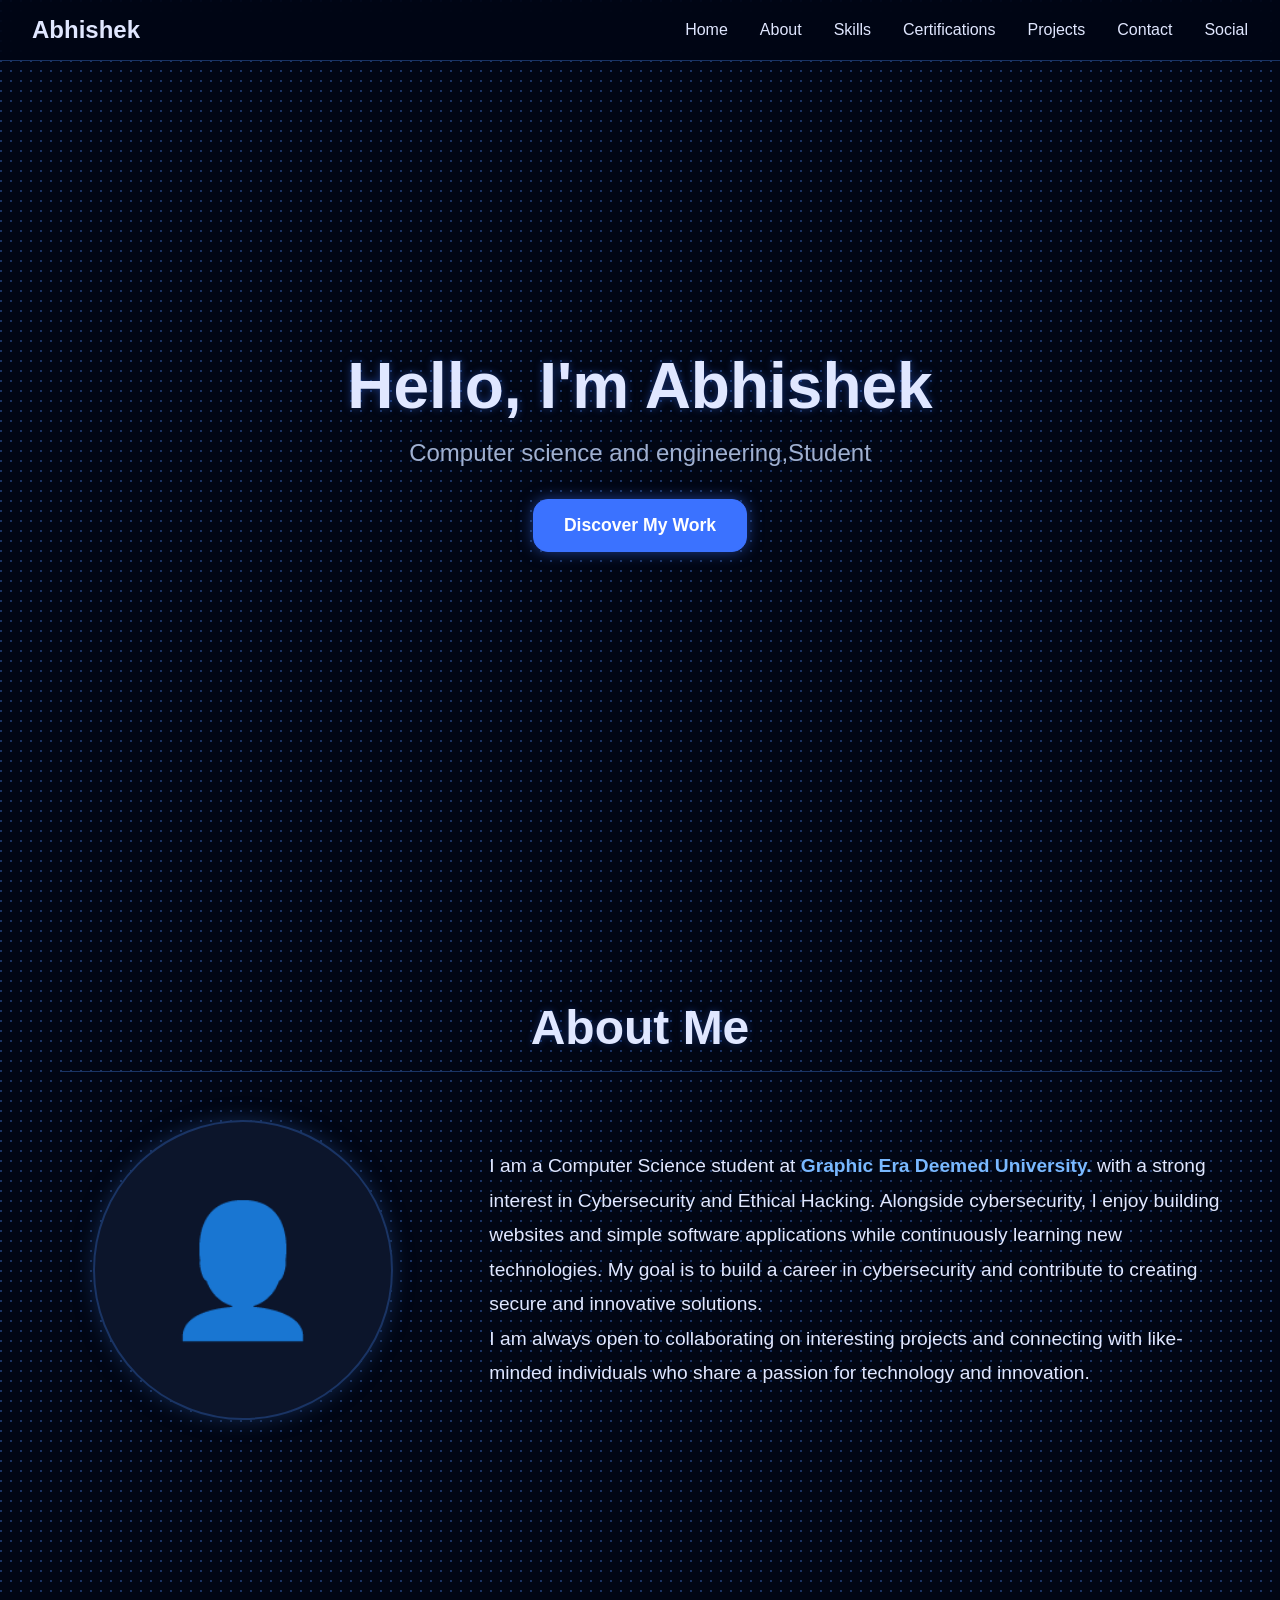
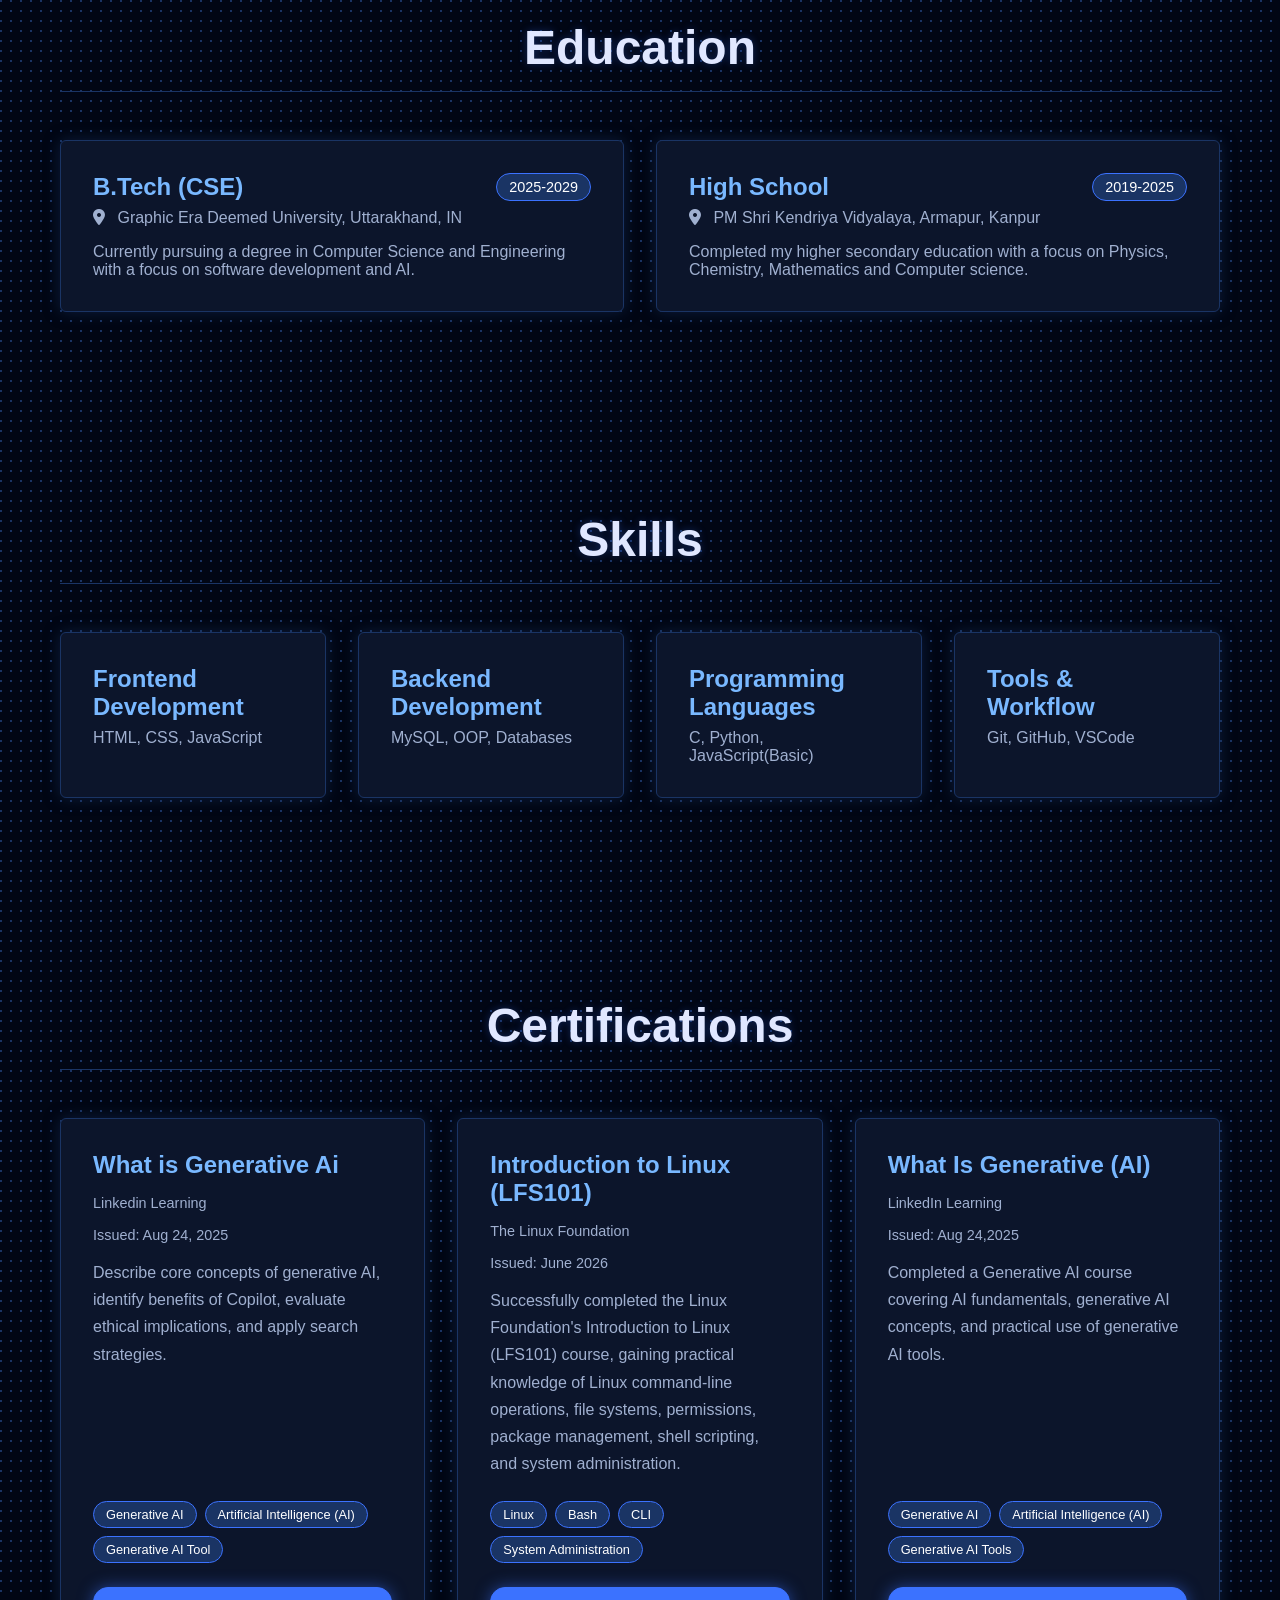
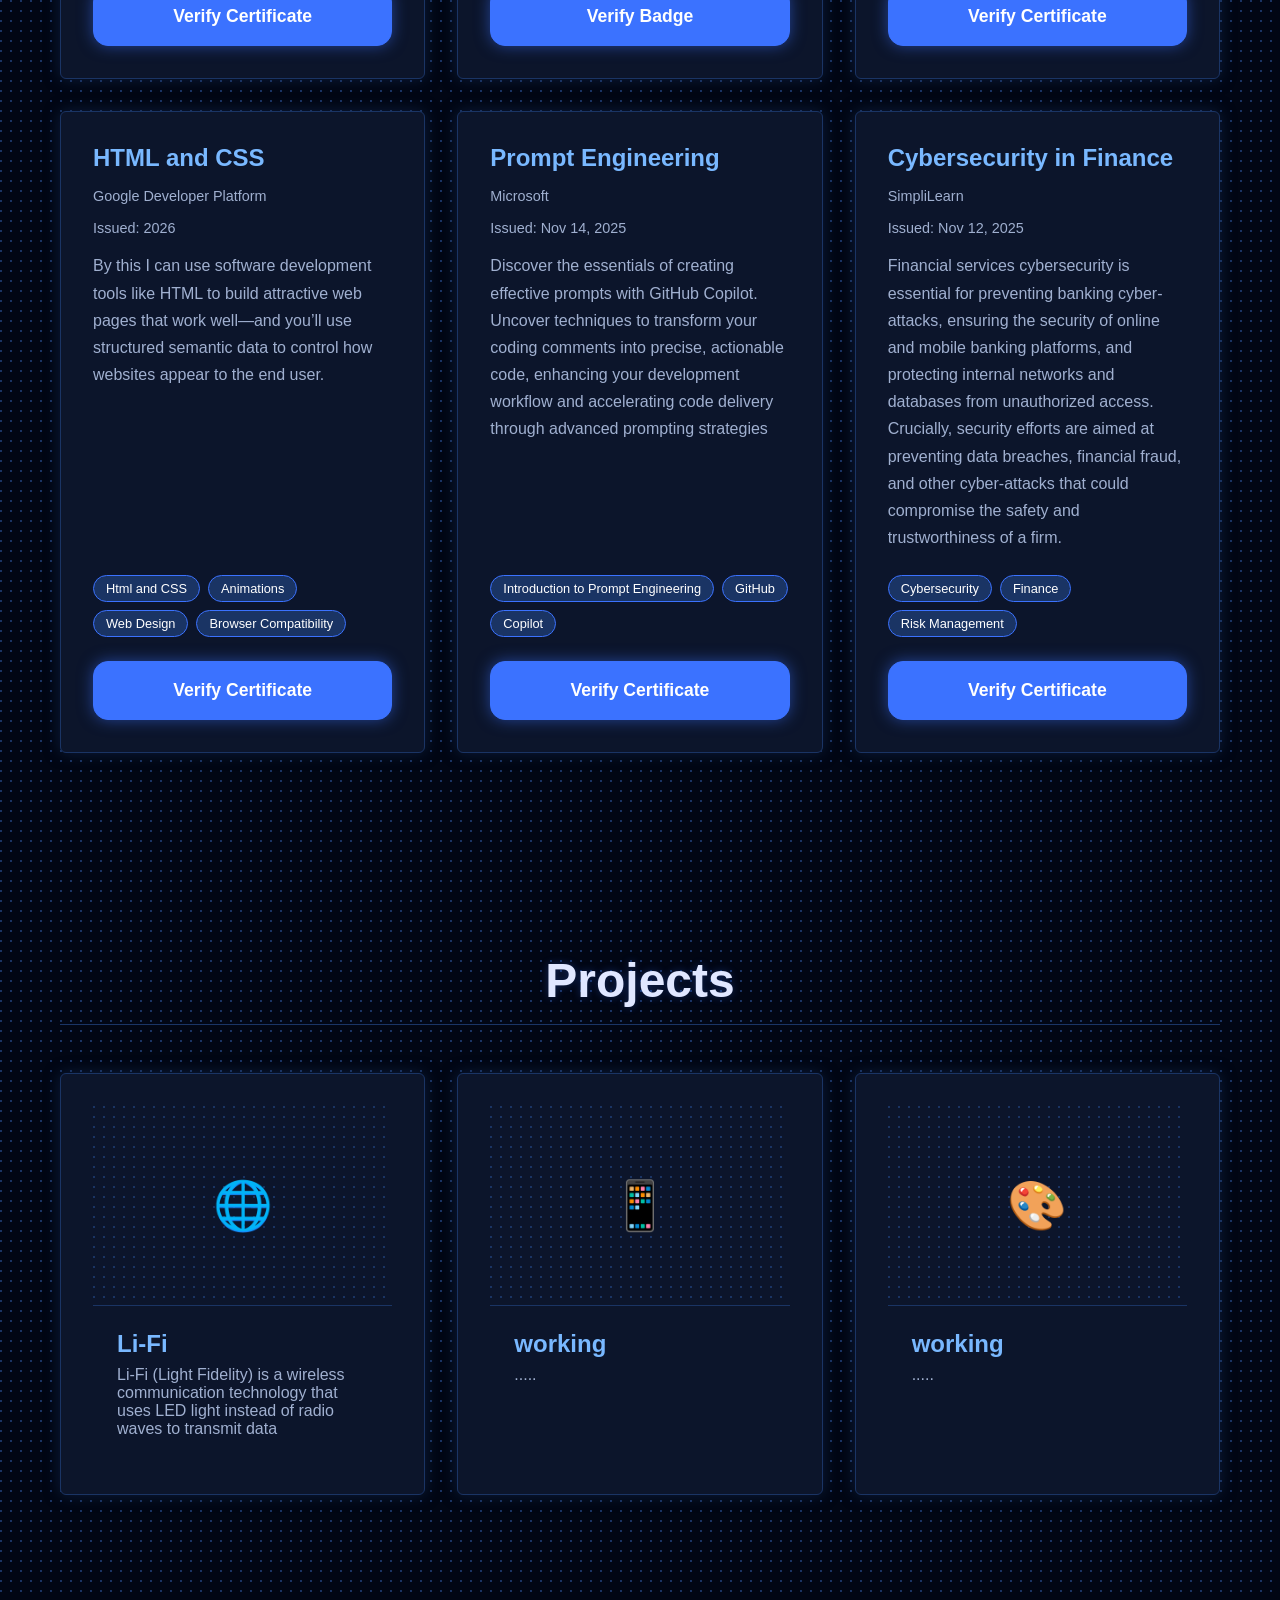
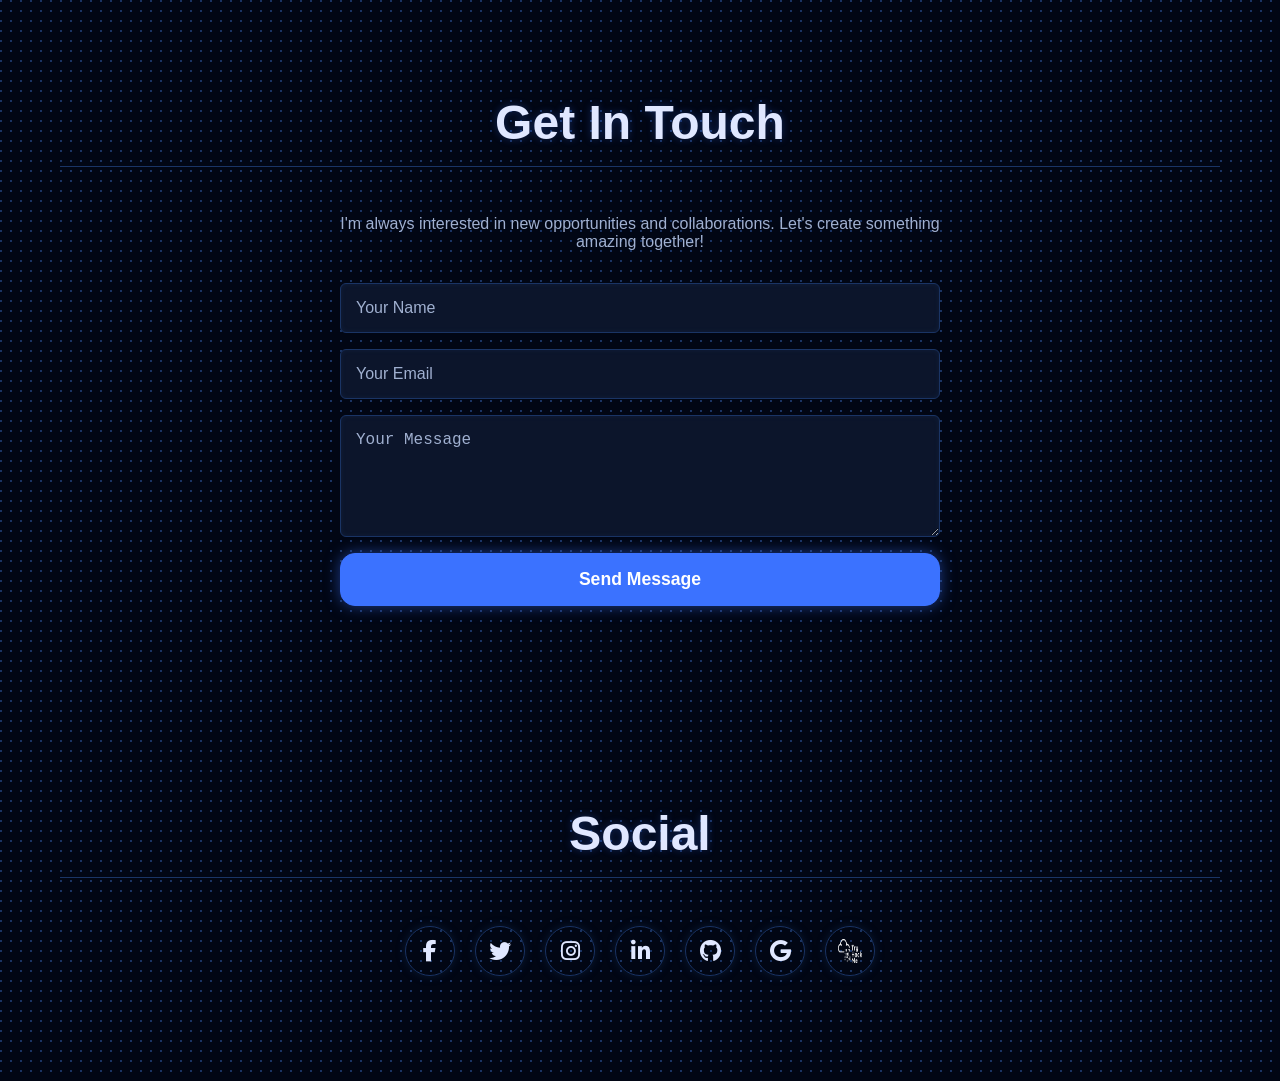
==== portfolio_project/index.html @ dea00438 "Update index.html" ====
<!DOCTYPE html>

<html lang="en">
<head>
<meta charset="utf-8"/>
<meta content="width=device-width, initial-scale=1.0" name="viewport"/>
<title>My Portfolio</title>
<link href="https://cdnjs.cloudflare.com/ajax/libs/font-awesome/6.5.2/css/all.min.css" rel="stylesheet"/>

<link href="style.css" rel="stylesheet"/></head>
<body>
<header>
<nav>
<div class="logo">Abhishek</div>
<ul class="nav-links">
<li><a href="#home">Home</a></li>
<li><a href="#about">About</a></li>
<li><a href="#skills">Skills</a></li>
<li><a href="#Certifications">Certifications</a></li>
<li><a href="#projects">Projects</a></li>
<li><a href="#contact">Contact</a></li>
<li><a href="#social">Social</a></li>
</ul>
</nav>
</header>
<main>
<section class="hero" id="home">
<div class="hero-content">
<h1>Hello, I'm Abhishek</h1>
<p>Computer science and engineering,Student</p>
<button class="cta-button" onclick="scrollToSection('about')">Discover My Work</button>
</div>
</section>
<section class="fade-in" id="about">
<div class="container">
<h2 class="section-title">About Me</h2>
<div class="about-content">
<div class="profile-image">
                        👤
                    </div>
<div class="about-text">
<p>I am a Computer Science student at <a href="https://geu.ac.in/" target="_blank">Graphic Era Deemed University.</a> 
                        with a strong interest in Cybersecurity and Ethical Hacking. Alongside cybersecurity, I enjoy building websites and simple software applications while continuously learning new technologies. 
                            My goal is to build a career in cybersecurity and contribute to creating secure and innovative solutions.</p>
<p>I am always open to collaborating on interesting projects and connecting with like-minded individuals who share a passion for technology and innovation.</p>
</div>
</div>
</div>
</section>
<section class="fade-in" id="education">
<div class="container">
<h2 class="section-title">Education</h2>
<div class="education-grid">
<div class="education-card card">
<div class="education-card-header">
<div class="education-details">
<h3>B.Tech (CSE)</h3>
<div class="education-school">
<i class="fas fa-map-marker-alt"></i> Graphic Era Deemed University, Uttarakhand, IN
                                </div>
</div>
<div class="education-year">2025-2029</div>
</div>
<div class="education-description">
<p>Currently pursuing a degree in Computer Science and Engineering with a focus on software
                                development and AI.</p>
</div>
</div>
<div class="education-card card">
<div class="education-card-header">
<div class="education-details">
<h3>High School</h3>
<div class="education-school">
<i class="fas fa-map-marker-alt"></i> PM Shri Kendriya Vidyalaya, Armapur, Kanpur
                                </div>
</div>
<div class="education-year">2019-2025</div>
</div>
<div class="education-description">
<p>Completed my higher secondary education with a focus on Physics, Chemistry, Mathematics and
                                Computer science.</p>
</div>
</div>
</div>
</div>
</section>
<section class="fade-in" id="skills">
<div class="container">
<h2 class="section-title">Skills</h2>
<div class="skills-grid">
<div class="skill-card card">
<h3>Frontend Development</h3>
<p>HTML, CSS, JavaScript</p>
</div>
<div class="skill-card card">
<h3>Backend Development</h3>
<p>MySQL, OOP, Databases</p>
</div>
<div class="skill-card card">
<h3>Programming Languages</h3>
<p>C, Python, JavaScript(Basic)</p>
</div>
<div class="skill-card card">
<h3>Tools &amp; Workflow</h3>
<p>Git, GitHub, VSCode</p>
</div>
</div>
</div>
</section>
<section class="fade-in" id="Certifications">
<div class="container">
<h2 class="section-title">Certifications</h2>
<div class="certifications-grid">
<div class="certification-card card">
<h3>What is Generative Ai</h3>
<div class="cert-issuer">Linkedin Learning</div>
<div class="cert-date">Issued: Aug 24, 2025</div>
<div class="cert-description">
<p>Describe core concepts of generative AI, identify benefits of Copilot, evaluate ethical
                                implications, and apply search strategies.</p>
</div>
<div class="cert-skills">
<span class="cert-skill-tag">Generative AI</span>
<span class="cert-skill-tag">Artificial Intelligence (AI)</span>
<span class="cert-skill-tag">Generative AI Tool</span>
</div>
<button class="cta-button" onclick="window.open('https://www.linkedin.com/learning/certificates/af6d7771adfedc79d338ccbb975940fa1b7bfe82cec2fec1948b928e4568fbca?trk=share_certificate', '_blank')">
                            Verify Certificate
                        </button>
</div>
    <div class="certification-card card">
    <h3>Introduction to Linux (LFS101)</h3>

    <div class="cert-issuer">The Linux Foundation</div>

    <div class="cert-date">Issued: June 2026</div>

    <div class="cert-description">
        <p>
            Successfully completed the Linux Foundation's Introduction to Linux (LFS101) course, gaining practical knowledge of Linux command-line operations, file systems, permissions, package management, shell scripting, and system administration.
        </p>
    </div>

    <div class="cert-skills">
        <span class="cert-skill-tag">Linux</span>
        <span class="cert-skill-tag">Bash</span>
        <span class="cert-skill-tag">CLI</span>
        <span class="cert-skill-tag">System Administration</span>
    </div>

   <a href="https://www.credly.com/badges/dc12e839-da68-4a7d-83fb-f353f4de7651/public_url"
   target="_blank"
   rel="noopener noreferrer"
   class="cta-button">
    Verify Badge
</a>
    
</div>
<div class="certification-card card">
<h3> What Is Generative (AI)</h3>
<div class="cert-issuer">LinkedIn Learning </div>
<div class="cert-date">Issued: Aug 24,2025</div>
<div class="cert-description">
<p>Completed a Generative AI course covering AI fundamentals, generative AI concepts, and practical use of generative AI tools.</p>
</div>
<div class="cert-skills">
<span class="cert-skill-tag">Generative AI</span>
<span class="cert-skill-tag">Artificial Intelligence (AI)</span>
<span class="cert-skill-tag">Generative AI Tools</span>
</div>
<button class="cta-button" onclick="window.open('https://www.linkedin.com/learning/certificates/af6d7771adfedc79d338ccbb975940fa1b7bfe82cec2fec1948b928e4568fbca?trk=share_certificate')">
                            Verify Certificate
                        </button>
</div>
<div class="certification-card card">
<h3>HTML and CSS</h3>
<div class="cert-issuer">Google Developer Platform</div>
<div class="cert-date">Issued: 2026</div>
<div class="cert-description">
<p>By this I can use software development tools like HTML to build attractive web pages that work well—and you’ll use structured semantic data to control how websites appear to the end user.
                                 </p>
</div>
<div class="cert-skills">
<span class="cert-skill-tag">Html and CSS</span>
<span class="cert-skill-tag">Animations</span>
<span class="cert-skill-tag">Web Design</span>
<span class="cert-skill-tag">Browser Compatibility</span>
</div>
<button class="cta-button" onclick="window.open('https://developers.google.com/profile/badges/playlists/webdev/learn-html'); window.open('https://developers.google.com/profile/badges/playlists/webdev/learn-css');">
                            Verify Certificate
                        </button>
</div>
<div class="certification-card card">
<h3>Prompt Engineering</h3>
<div class="cert-issuer">Microsoft</div>
<div class="cert-date">Issued: Nov 14, 2025</div>
<div class="cert-description">
<p>Discover the essentials of creating effective prompts with GitHub Copilot. Uncover techniques to transform your coding comments into precise, actionable code, enhancing your development workflow and accelerating code
                             delivery through advanced prompting strategies </p>
</div>
<div class="cert-skills">
<span class="cert-skill-tag">Introduction to Prompt Engineering</span>
<span class="cert-skill-tag">GitHub </span>
<span class="cert-skill-tag">Copilot</span>
</div>
<button class="cta-button" onclick="window.open('https://simpli-web.app.link/e/1UaTGwpqnYb')">
                            Verify Certificate
                        </button>
</div>
<div class="certification-card card">
<h3>Cybersecurity in Finance</h3>
<div class="cert-issuer">SimpliLearn</div>
<div class="cert-date">Issued: Nov 12, 2025</div>
<div class="cert-description">
<p>Financial services cybersecurity is essential for preventing banking cyber-attacks, ensuring the security of online and mobile banking platforms, and protecting internal networks and databases from unauthorized access. Crucially, security efforts are aimed at preventing data breaches, 
                            financial fraud, and other cyber-attacks that could compromise the safety and trustworthiness of a firm. </p>
</div>
<div class="cert-skills">
<span class="cert-skill-tag">Cybersecurity</span>
<span class="cert-skill-tag">Finance</span>
<span class="cert-skill-tag">Risk Management</span>
</div>
<button class="cta-button" onclick="window.open('https://simpli-web.app.link/e/pz02RxuqnYb')">
                            Verify Certificate
                        </button>
</div>

</div>
</div>
</section>
<section class="fade-in" id="projects">
<div class="container">
<h2 class="section-title">Projects</h2>
<div class="projects-grid">
<div class="project-card card">
<div class="project-image">🌐</div>
<div class="project-content">
<h3>Li-Fi</h3>
<p>Li-Fi (Light Fidelity) is a wireless communication technology that uses LED light instead of radio waves to transmit data
    
    </p>
    
</div>
</div>
<div class="project-card card">
<div class="project-image">📱</div>
<div class="project-content">
<h3>working</h3>
<p>.....</p>
</div>
</div>
<div class="project-card card">
<div class="project-image">🎨</div>
<div class="project-content">
<h3>working</h3>
<p>.....</p>
</div>
</div>
</div>
</div>
</section>
<section class="fade-in" id="contact">
<div class="container">
<h2 class="section-title">Get In Touch</h2>
<div class="contact-content">
<p>I'm always interested in new opportunities and collaborations. Let's create something amazing
                        together!</p>
<form class="contact-form">
<input placeholder="Your Name" required="" type="text"/>
<input placeholder="Your Email" required="" type="email"/>
<textarea placeholder="Your Message" required="" rows="5"></textarea>
<button class="cta-button" type="submit">Send Message</button>
</form>
</div>
</div>
</section>
<section class="fade-in" id="social">
<div class="container">
<h2 class="section-title">Social</h2>
<div class="Social-content">
<div class="social-links">
<a aria-label="Facebook" href="#"><i class="fa-brands fa-facebook-f"></i></a>
<a aria-label="Twitter" href="#"><i class="fa-brands fa-twitter"></i></a>
<a aria-label="Instagram" href="https://www.instagram.com/moon.rooter/" target="_blank"><i class="fa-brands fa-instagram"></i></a>
<a aria-label="Linkedin" href="https://www.linkedin.com/in/abhishek-94026a380/" target="_blank"><i class="fa-brands fa-linkedin-in"></i></a>
<a aria-label="GitHub" href="https://github.com/MoonRooter" target="_blank"><i class="fa-brands fa-github"></i></a>
<a aria-label="Google Devloper Group" href="https://g.dev/moonrooter" target="_blank"><i class=" fa-brands fa-google"></i></a>
<a aria-label="TryHackMe" href="https://tryhackme.com/p/moonrooter" target="_blank"><image src="image/port.png" alt="TryHackMe" width="24" height="24"</a>
</div>
</div>
</div>
</div>
</section>
</main>

<script src="script.js"></script></body>
</html>
---- portfolio_project/style.css ----
/* Dark Cityscape / Tech Theme with Subtle Blue Lines */
        :root {
            --bg-color: #010614; 
            --header-bg: rgba(1, 6, 20, 0.8);
            --card-bg: #0C152B; 
            --border-color: #1A3464; 
            --text-primary: #E0E7FF; 
            --text-secondary: #A0B0D0; 
            --accent-color: #3B72FF; 
            --accent-hover: #5D8AFF;
            --link-color: #79B8FF; 
            --pattern-bg-image: radial-gradient(circle at 1px 1px, var(--border-color) 1px, transparent 0);
            --pattern-size: 10px;
        }

        ::selection {
            background-color: var(--accent-color);
            color: white;
        }

        * {
            margin: 0;
            padding: 0;
            box-sizing: border-box;
        }

        body {
            font-family: 'Segoe UI', Tahoma, Geneva, Verdana, sans-serif;
            background-color: var(--bg-color);
            color: var(--text-primary);
            overflow-x: hidden;
            background-image: var(--pattern-bg-image);
            background-size: var(--pattern-size) var(--pattern-size);
            background-repeat: repeat;
        }

        .container {
            max-width: 1200px;
            margin: 0 auto;
            padding: 0 20px;
        }

        /* Header */
        header {
            position: fixed;
            top: 0;
            width: 100%;
            background: var(--header-bg);
            backdrop-filter: blur(10px);
            z-index: 1000;
            transition: all 0.3s ease;
            border-bottom: 1px solid var(--border-color);
        }

        nav {
            display: flex;
            justify-content: space-between;
            align-items: center;
            padding: 1rem 2rem;
        }

        .logo {
            font-size: 1.5rem;
            font-weight: bold;
            color: var(--text-primary);
        }

        .nav-links {
            display: flex;
            list-style: none;
            gap: 2rem;
        }

        .nav-links a {
            color: var(--text-primary);
            text-decoration: none;
            transition: color 0.3s ease;
            position: relative;
        }
        .nav-links a:hover {
            color: var(--link-color);
        }

        .nav-links a::after {
            content: '';
            position: absolute;
            bottom: -5px;
            left: 0;
            width: 0;
            height: 2px;
            background: var(--link-color);
            transition: width 0.3s ease;
        }

        .nav-links a:hover::after {
            width: 100%;
        }

        /* Hero Section */
        .hero {
            height: 100vh;
            display: flex;
            align-items: center;
            justify-content: center;
            text-align: center;
            position: relative;
        }

        .hero-content h1 {
            font-size: 4rem;
            margin-bottom: 1rem;
            opacity: 0;
            transform: translateY(50px);
            animation: fadeInUp 1s ease 0.5s forwards;
            color: var(--text-primary);
            text-shadow: 0 0 10px rgba(59, 114, 255, 0.4);
        }

        .hero-content p {
            font-size: 1.5rem;
            margin-bottom: 2rem;
            color: var(--text-secondary);
            opacity: 0;
            transform: translateY(50px);
            animation: fadeInUp 1s ease 0.7s forwards;
        }

        .cta-button {
            background-color: var(--accent-color);
            border: 1px solid var(--accent-color);
            padding: 15px 30px;
            color: white;
            font-size: 1.1rem;
            font-weight: 600;
            border-radius: 15px;
            cursor: pointer;
            transition: all 0.3s ease;
            opacity: 0;
            transform: translateY(50px);
            animation: fadeInUp 1s ease 0.9s forwards;
            text-decoration: none;
            display: inline-block;
            box-shadow: 0 0 15px rgba(59, 114, 255, 0.5);
        }

        .cta-button:hover {
            background-color: var(--accent-hover);
            border-color: var(--accent-hover);
            transform: translateY(-2px);
            box-shadow: 0 0 20px rgba(93, 138, 255, 0.7);
        }

        /* Sections */
        section {
            padding: 100px 0;
        }

        .section-title {
            text-align: center;
            font-size: 3rem;
            margin-bottom: 3rem;
            color: var(--text-primary);
            font-weight: 600;
            border-bottom: 1px solid var(--border-color);
            padding-bottom: 1rem;
            text-shadow: 0 0 8px rgba(59, 114, 255, 0.3);
        }

        /* About Section */
        .about-content {
            display: grid;
            grid-template-columns: 1fr 2fr;
            gap: 4rem;
            align-items: center;
        }

        .profile-image {
            width: 300px;
            height: 300px;
            background: var(--card-bg);
            border: 2px solid var(--border-color);
            border-radius: 50%;
            margin: 0 auto;
            display: flex;
            align-items: center;
            justify-content: center;
            font-size: 8rem;
            transition: all 0.3s ease;
            overflow: hidden;
            color: var(--text-secondary);
            box-shadow: 0 0 20px rgba(26, 52, 100, 0.7);
        }

        .profile-image:hover {
            transform: scale(1.05);
            border-color: var(--link-color);
            box-shadow: 0 0 25px rgba(121, 184, 255, 0.9);
        }

        .about-text {
            font-size: 1.2rem;
            line-height: 1.8;
            color: var(--text-primary); /* CHANGED: Was --text-secondary, now brighter for visibility */
        }

        .about-text a {
            color: var(--link-color);
            text-decoration: none;
            font-weight: 600;
        }
        .about-text a:hover {
            text-decoration: underline;
        }

        /* Generic Card Style */
        .card {
             background: var(--card-bg);
             padding: 2rem;
             border-radius: 6px;
             transition: all 0.3s ease;
             border: 1px solid var(--border-color);
             box-shadow: 0 0 15px rgba(26, 52, 100, 0.5);
        }
        .card:hover {
            transform: translateY(-5px);
            border-color: var(--link-color);
            box-shadow: 0 0 20px rgba(121, 184, 255, 0.7);
        }
        
        .card h3 {
             font-size: 1.5rem;
             margin-bottom: 0.5rem;
             color: var(--link-color);
        }

        /* Education Section */
        .education-grid {
            display: grid;
            grid-template-columns: repeat(auto-fit, minmax(300px, 1fr));
            gap: 2rem;
        }

        .education-card-header {
            display: flex;
            justify-content: space-between;
            align-items: flex-start;
            margin-bottom: 1rem;
        }

        .education-school {
            color: var(--text-secondary);
            font-size: 1rem;
        }

        .education-school .fa-map-marker-alt {
            margin-right: 8px;
            color: var(--text-secondary);
        }

        .education-year {
            background-color: var(--border-color);
            color: white;
            padding: 5px 12px;
            border-radius: 50px;
            font-size: 0.9rem;
            font-weight: 500;
            flex-shrink: 0;
            margin-left: 1rem;
            border: 1px solid var(--accent-color);
        }
        .education-description {
            color: var(--text-secondary);
        }

        /* Skills Section */
        .skills-grid {
            display: grid;
            grid-template-columns: repeat(auto-fit, minmax(250px, 1fr));
            gap: 2rem;
        }
        .skill-card p {
            color: var(--text-secondary);
        }


       /* ===========================
   Certification Section
=========================== */

.certifications-grid {
    display: grid;
    grid-template-columns: repeat(auto-fit, minmax(300px, 1fr));
    gap: 2rem;
}

.certification-card {
    display: flex;
    flex-direction: column;
    height: 100%;
}

.certification-card h3 {
    margin-bottom: 1rem;
}

.cert-issuer,
.cert-date {
    font-size: 0.9rem;
    color: var(--text-secondary);
    margin-bottom: 1rem;
}

.cert-description {
    flex-grow: 1;
    margin-bottom: 1.5rem;
    color: var(--text-secondary);
    line-height: 1.7;
}

.cert-skills {
    display: flex;
    flex-wrap: wrap;
    gap: 0.5rem;
    margin-bottom: 1.5rem;
}

.cert-skill-tag {
    background-color: var(--border-color);
    color: white;
    padding: 5px 12px;
    border-radius: 50px;
    font-size: 0.8rem;
    border: 1px solid var(--accent-color);
}

/* Verify Certificate Button */

.certification-card .cta-button {
    display: flex;
    justify-content: center;
    align-items: center;

    width: 100%;
    padding: 18px 20px;
    margin-top: auto;

    text-align: center;
    text-decoration: none;

    opacity: 1;
    transform: none;
    animation: none;

    box-sizing: border-box;
}

        /* Projects Section */
        .projects-grid {
            display: grid;
            grid-template-columns: repeat(auto-fit, minmax(350px, 1fr));
            gap: 2rem;
        }
        
        .project-card {
            overflow: hidden;
        }

        .project-image {
            height: 200px;
            background: var(--card-bg);
            display: flex;
            align-items: center;
            justify-content: center;
            font-size: 3rem;
            color: var(--text-secondary);
            border-bottom: 1px solid var(--border-color);
            background-image: var(--pattern-bg-image);
            background-size: var(--pattern-size) var(--pattern-size);
            background-repeat: repeat;
        }

        .project-content {
            padding: 1.5rem;
        }
        
        .project-content p {
            color: var(--text-secondary);
        }

        /* Contact Section */
        .contact-content {
            text-align: center;
            max-width: 600px;
            margin: 0 auto;
        }
        .contact-content p {
            color: var(--text-secondary);
        }

        .contact-form {
            display: grid;
            gap: 1rem;
            margin-top: 2rem;
        }

        .contact-form input,
        .contact-form textarea {
            padding: 15px;
            border: 1px solid var(--border-color);
            border-radius: 6px;
            background: var(--card-bg);
            color: var(--text-primary);
            font-size: 1rem;
            box-shadow: inset 0 0 5px rgba(26, 52, 100, 0.3);
        }
        .contact-form input:focus,
        .contact-form textarea:focus {
            outline: none;
            border-color: var(--accent-color);
            box-shadow: 0 0 0 3px rgba(59, 114, 255, 0.4), inset 0 0 5px rgba(59, 114, 255, 0.5);
        }

        .contact-form input::placeholder,
        .contact-form textarea::placeholder {
            color: var(--text-secondary);
        }

        /* Social Section Specific Styles */
        .Social-content {
            display: flex;
            justify-content: center;
            align-items: center;
        }

        .social-links {
            display: flex;
            gap: 20px;
            list-style: none;
            padding: 0;
            margin: 0;
        }

        .social-links a {
            width: 50px;
            height: 50px;
            border-radius: 50%;
            display: flex;
            justify-content: center;
            align-items: center;
            color: var(--text-primary);
            font-size: 1.3rem;
            background-color: transparent;
            border: 1px solid var(--border-color);
            text-decoration: none;
            font-size: 22px;
            transition: all 0.3s ease;
            box-shadow: 0 0 10px rgba(26, 52, 100, 0.4);
        }

        .social-links a:hover {
            color: white;
            transform: translateY(-5px);
            border-color: var(--accent-color);
            background-color: var(--accent-color);
            box-shadow: 0 0 15px rgba(59, 114, 255, 0.8);
        }

        .social-links a:hover[aria-label="Facebook"] { background-color: #1877F2; border-color: #1877F2; }
        .social-links a:hover[aria-label="Twitter"] { background-color: #1DA1F2; border-color: #1DA1F2; }
        .social-links a:hover[aria-label="Instagram"] { background-color: #E4405F; border-color: #E4405F; }
        .social-links a:hover[aria-label="Linkedin"] { background-color: #0A66C2; border-color: #0A66C2; }
        .social-links a:hover[aria-label="GitHub"] { background-color: #181717; border-color: #181717; }
        .social-links a:hover[aria-label="TryHackMe"] { background-color: #E4405F; border-color: #E4405F; }
        .social-links a:hover[aria-label="Google"] { background-color: #E4405F; border-color: #4285F4; }


        /* Animations */
        @keyframes fadeInUp {
            to {
                opacity: 1;
                transform: translateY(0);
            }
        }

        .fade-in {
            opacity: 0;
            transform: translateY(50px);
            transition: all 0.6s ease;
        }

        .fade-in.visible {
            opacity: 1;
            transform: translateY(0);
        }

        /* Responsive */
        @media (max-width: 768px) {
            .nav-links { display: none; }
            .hero-content h1 { font-size: 2.5rem; }
            .hero-content p { font-size: 1.2rem; }
            .about-content {
                grid-template-columns: 1fr;
                text-align: center;
            }
            .section-title { font-size: 2rem; }
            .social-links {
                flex-wrap: wrap;
                justify-content: center;
            }
            .education-card-header {
                flex-direction: column;
                align-items: flex-start;
            }
            .education-year {
                margin-left: 0;
                margin-top: 0.5rem;
            }
        }
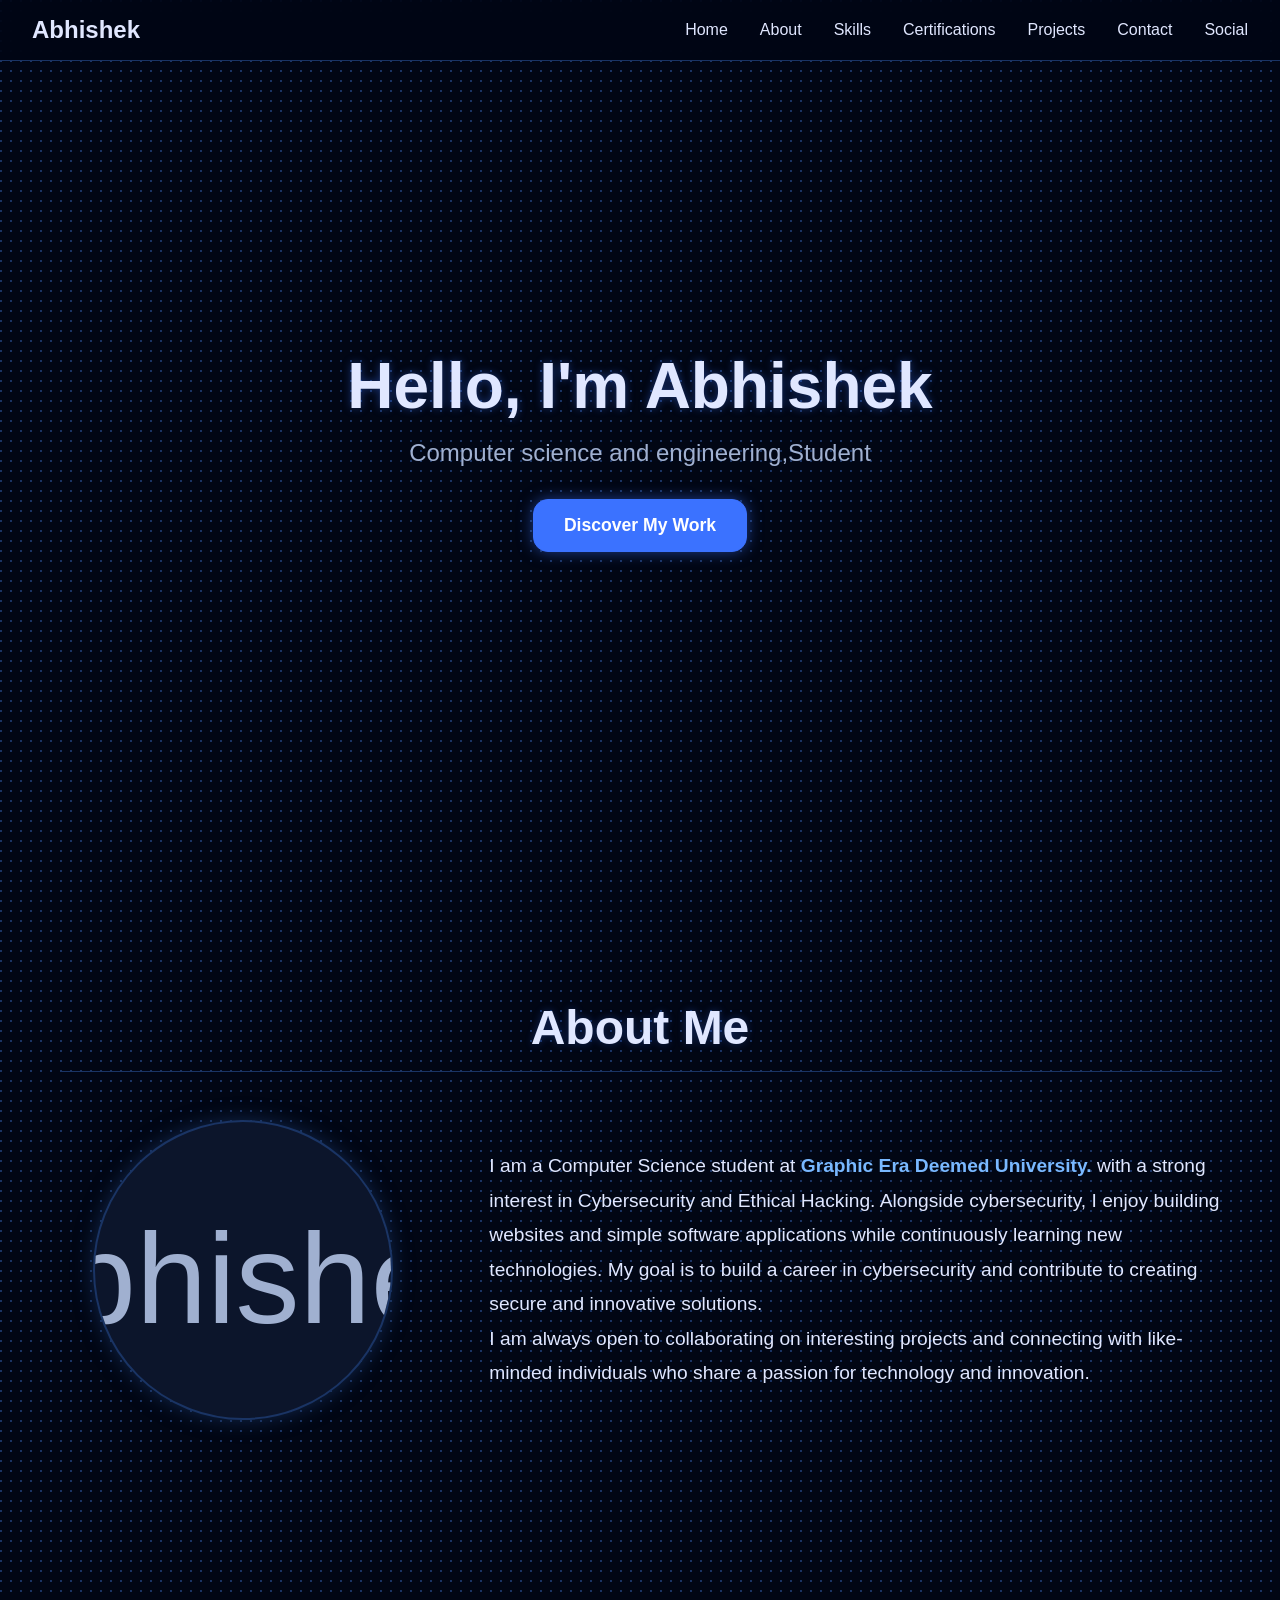
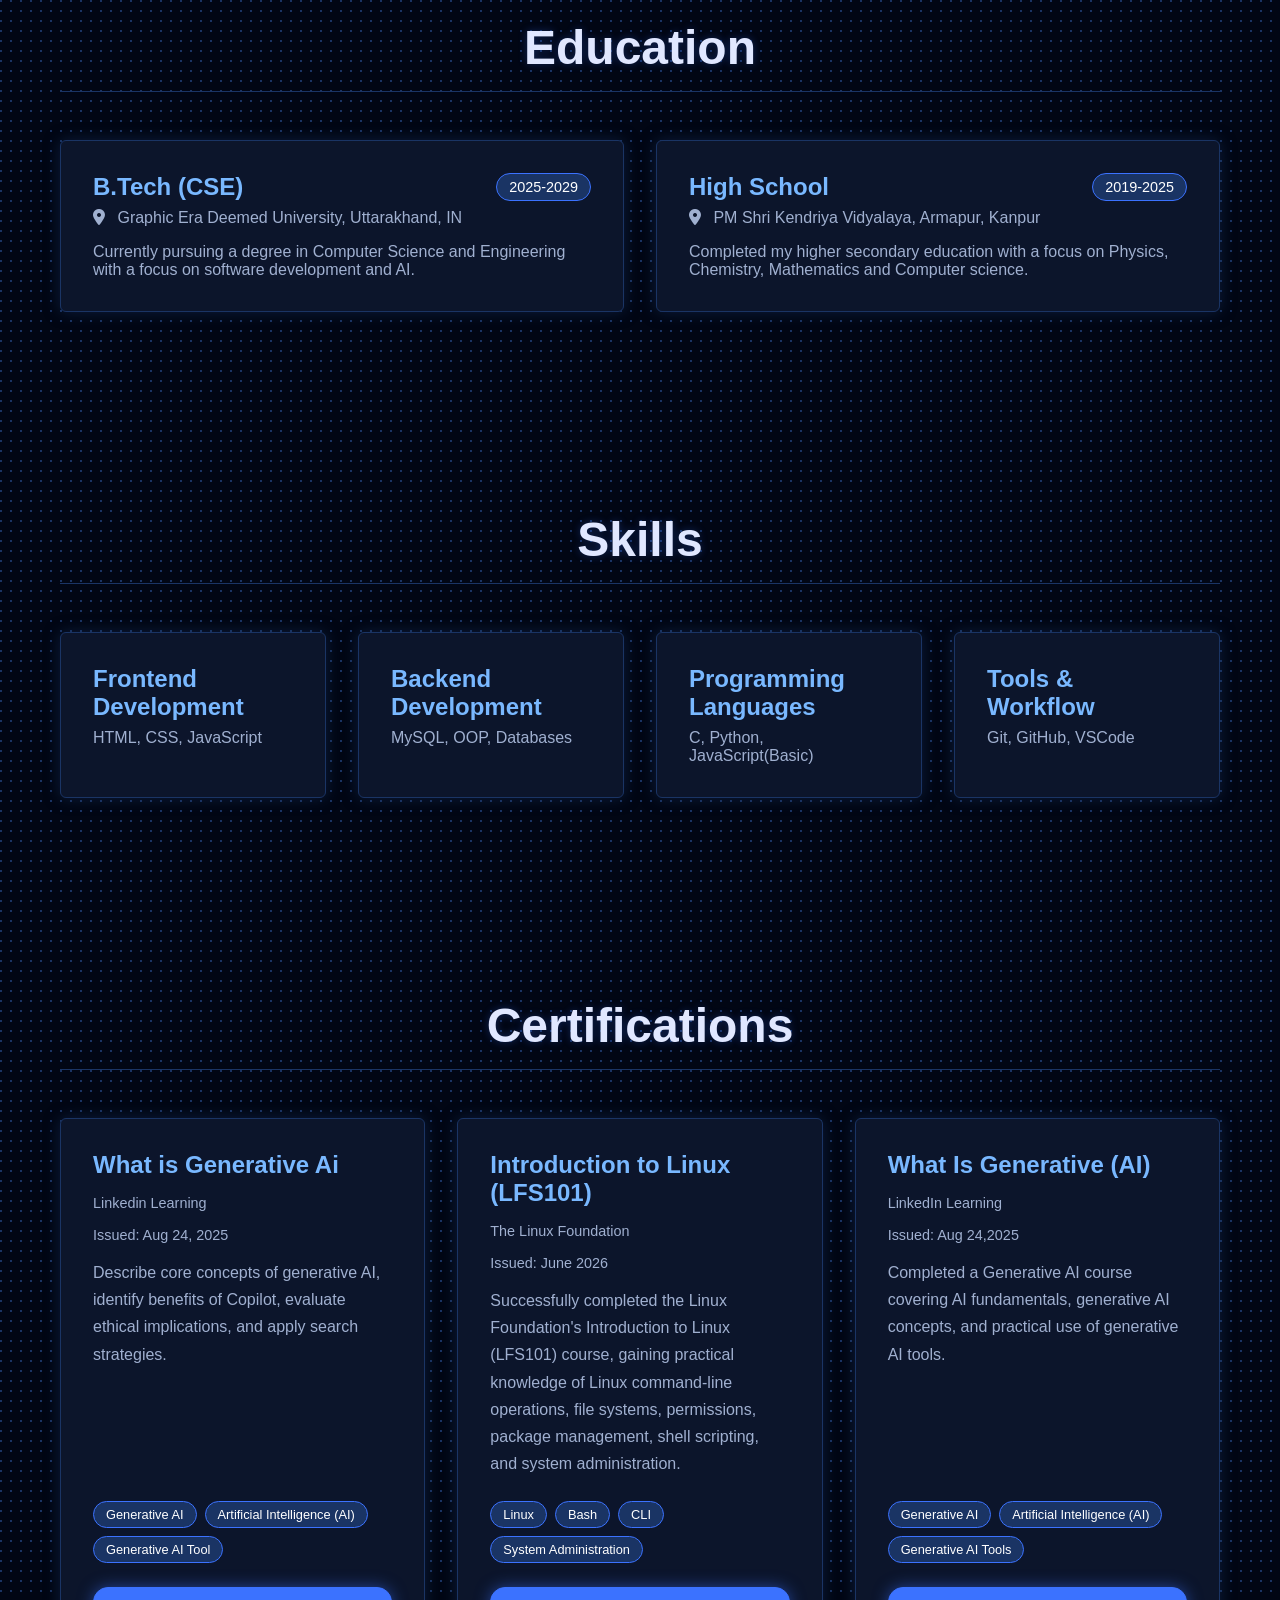
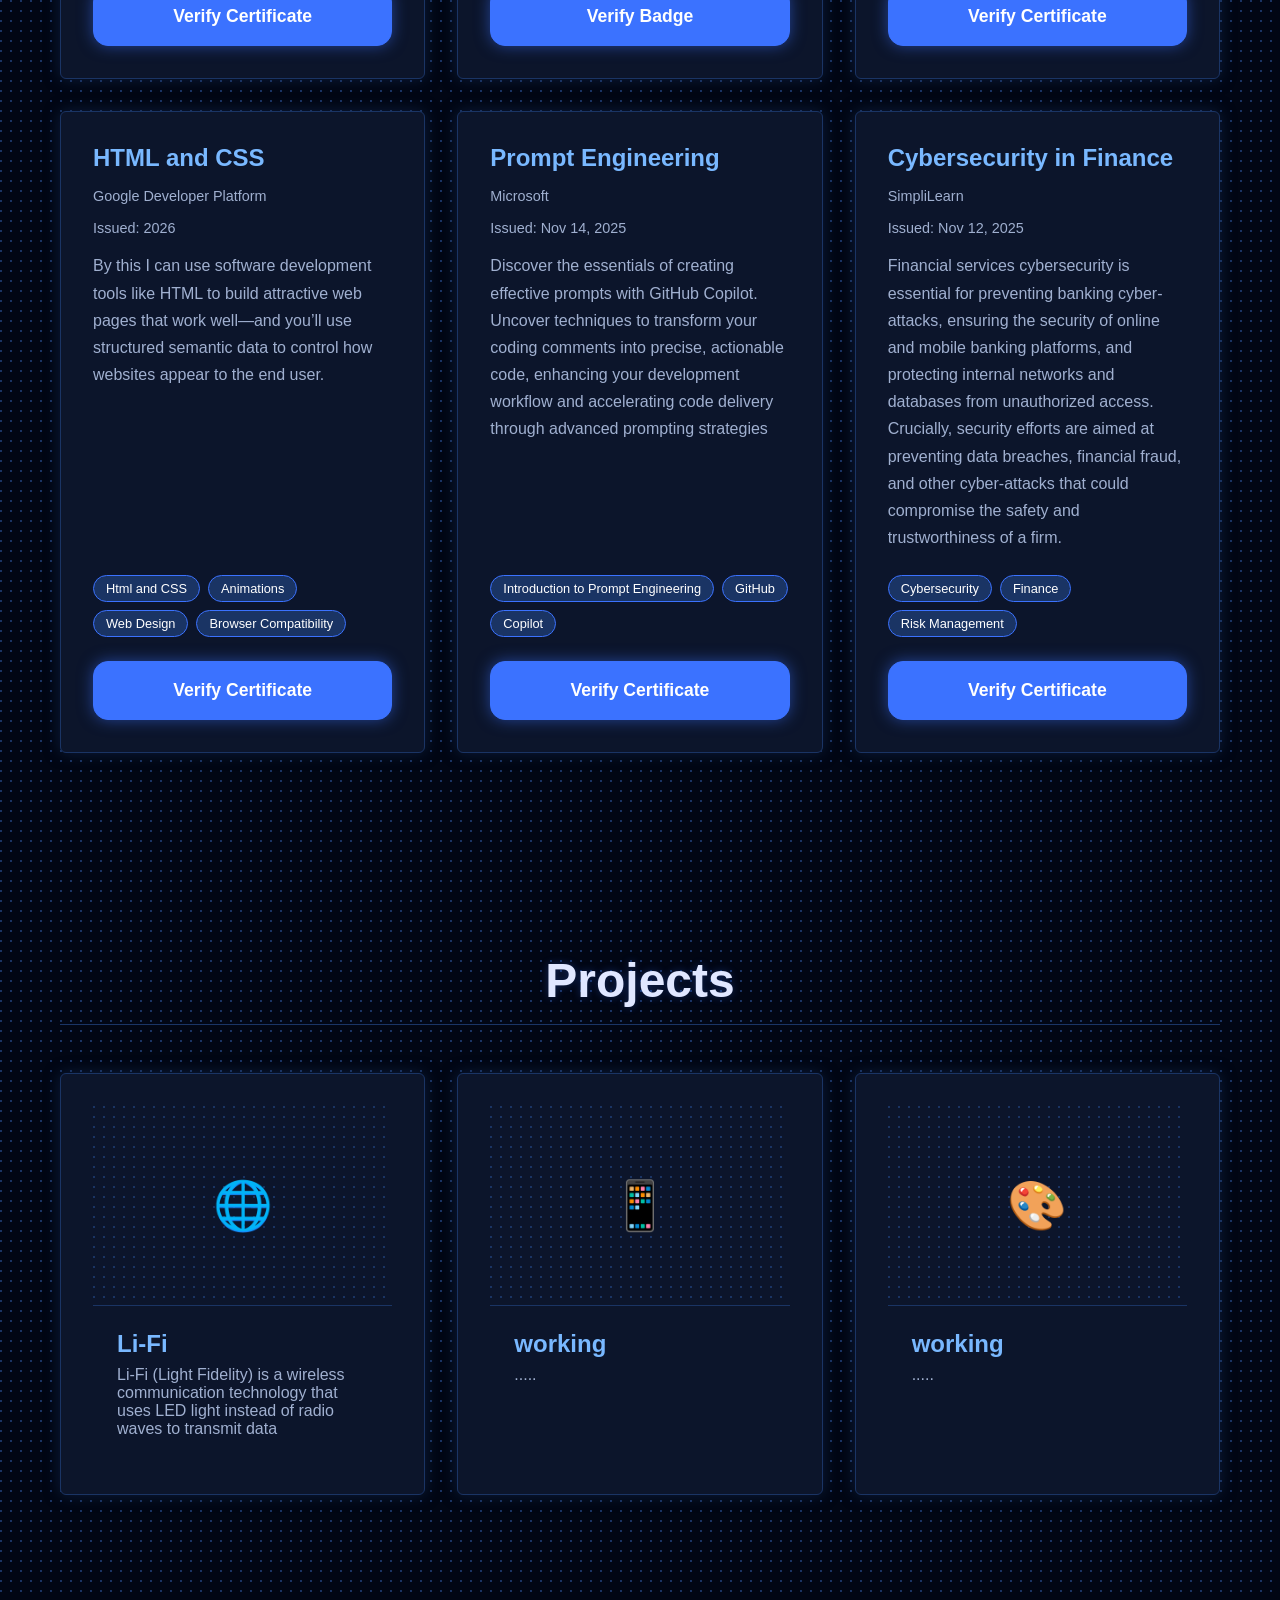
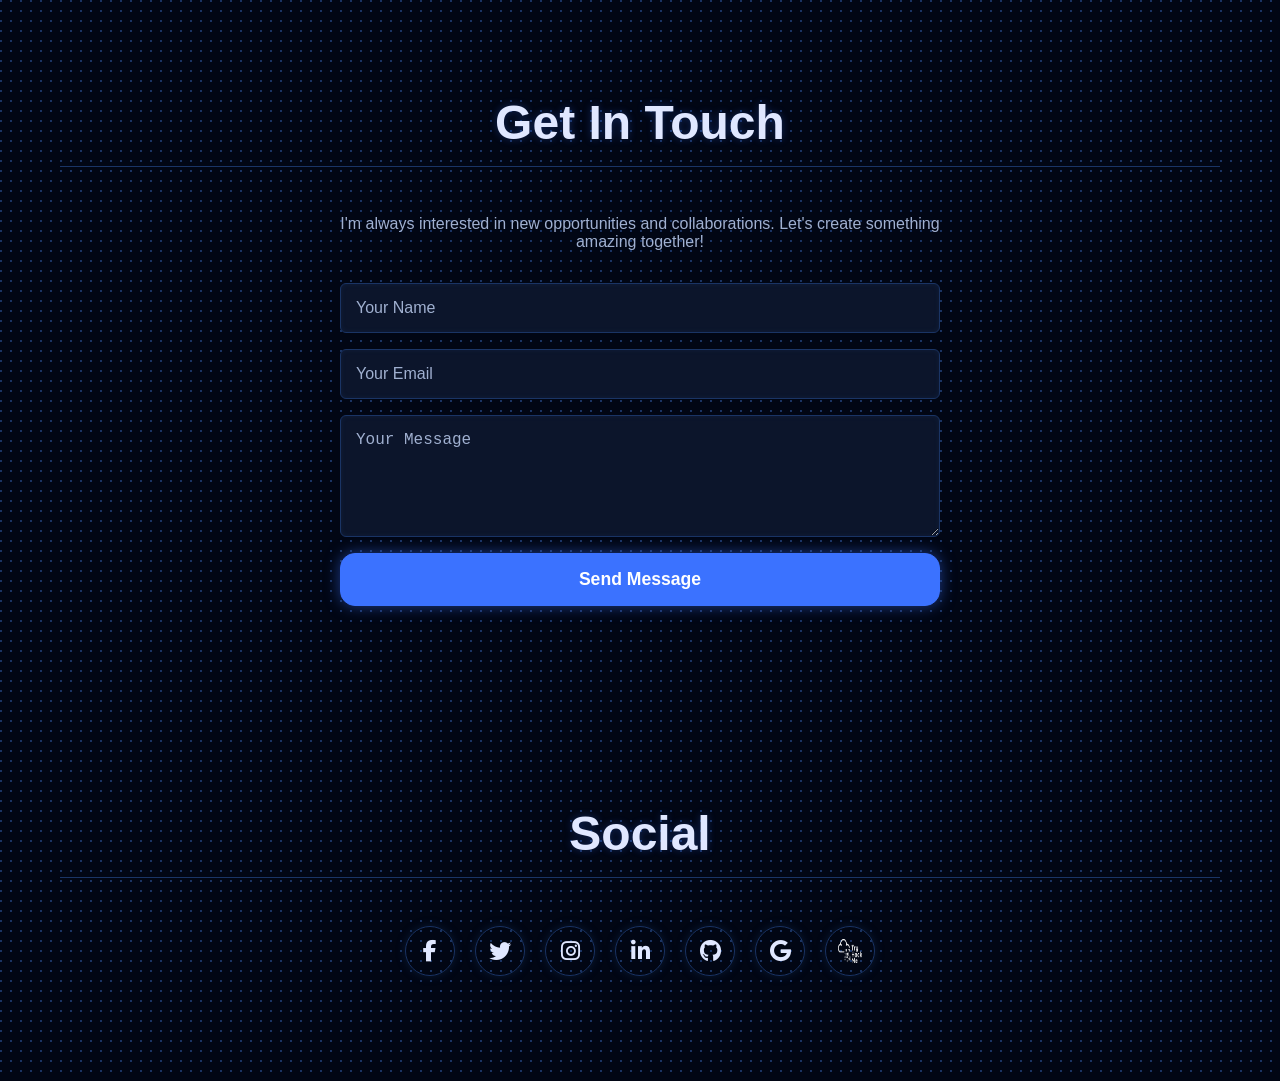
==== commit b75be684: "Update index.html" ====
--- a/portfolio_project/index.html
+++ b/portfolio_project/index.html
@@ -36,8 +36,8 @@
 <h2 class="section-title">About Me</h2>
 <div class="about-content">
 <div class="profile-image">
-                        👤
-                    </div>
+    <img src="image/profile.jpg" alt="Abhishek">
+</div>
 <div class="about-text">
 <p>I am a Computer Science student at <a href="https://geu.ac.in/" target="_blank">Graphic Era Deemed University.</a> 
                         with a strong interest in Cybersecurity and Ethical Hacking. Alongside cybersecurity, I enjoy building websites and simple software applications while continuously learning new technologies. 
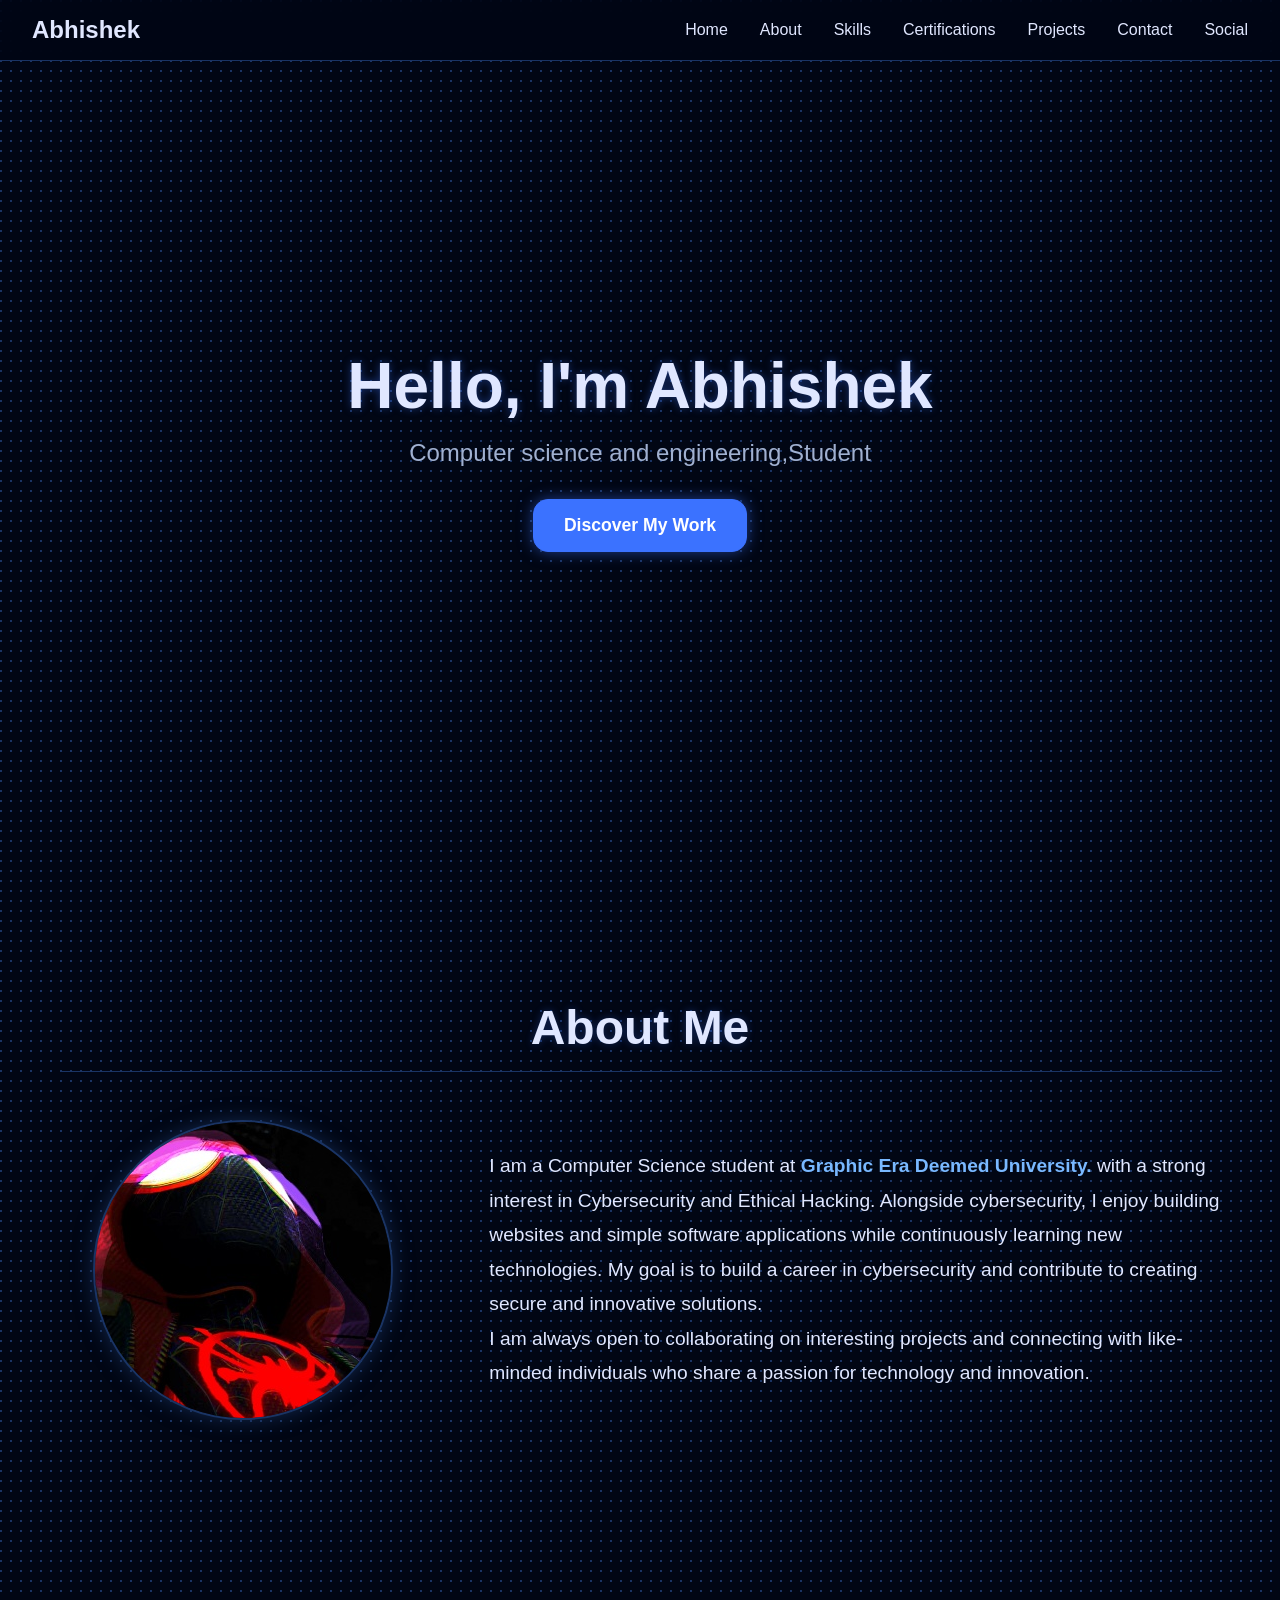
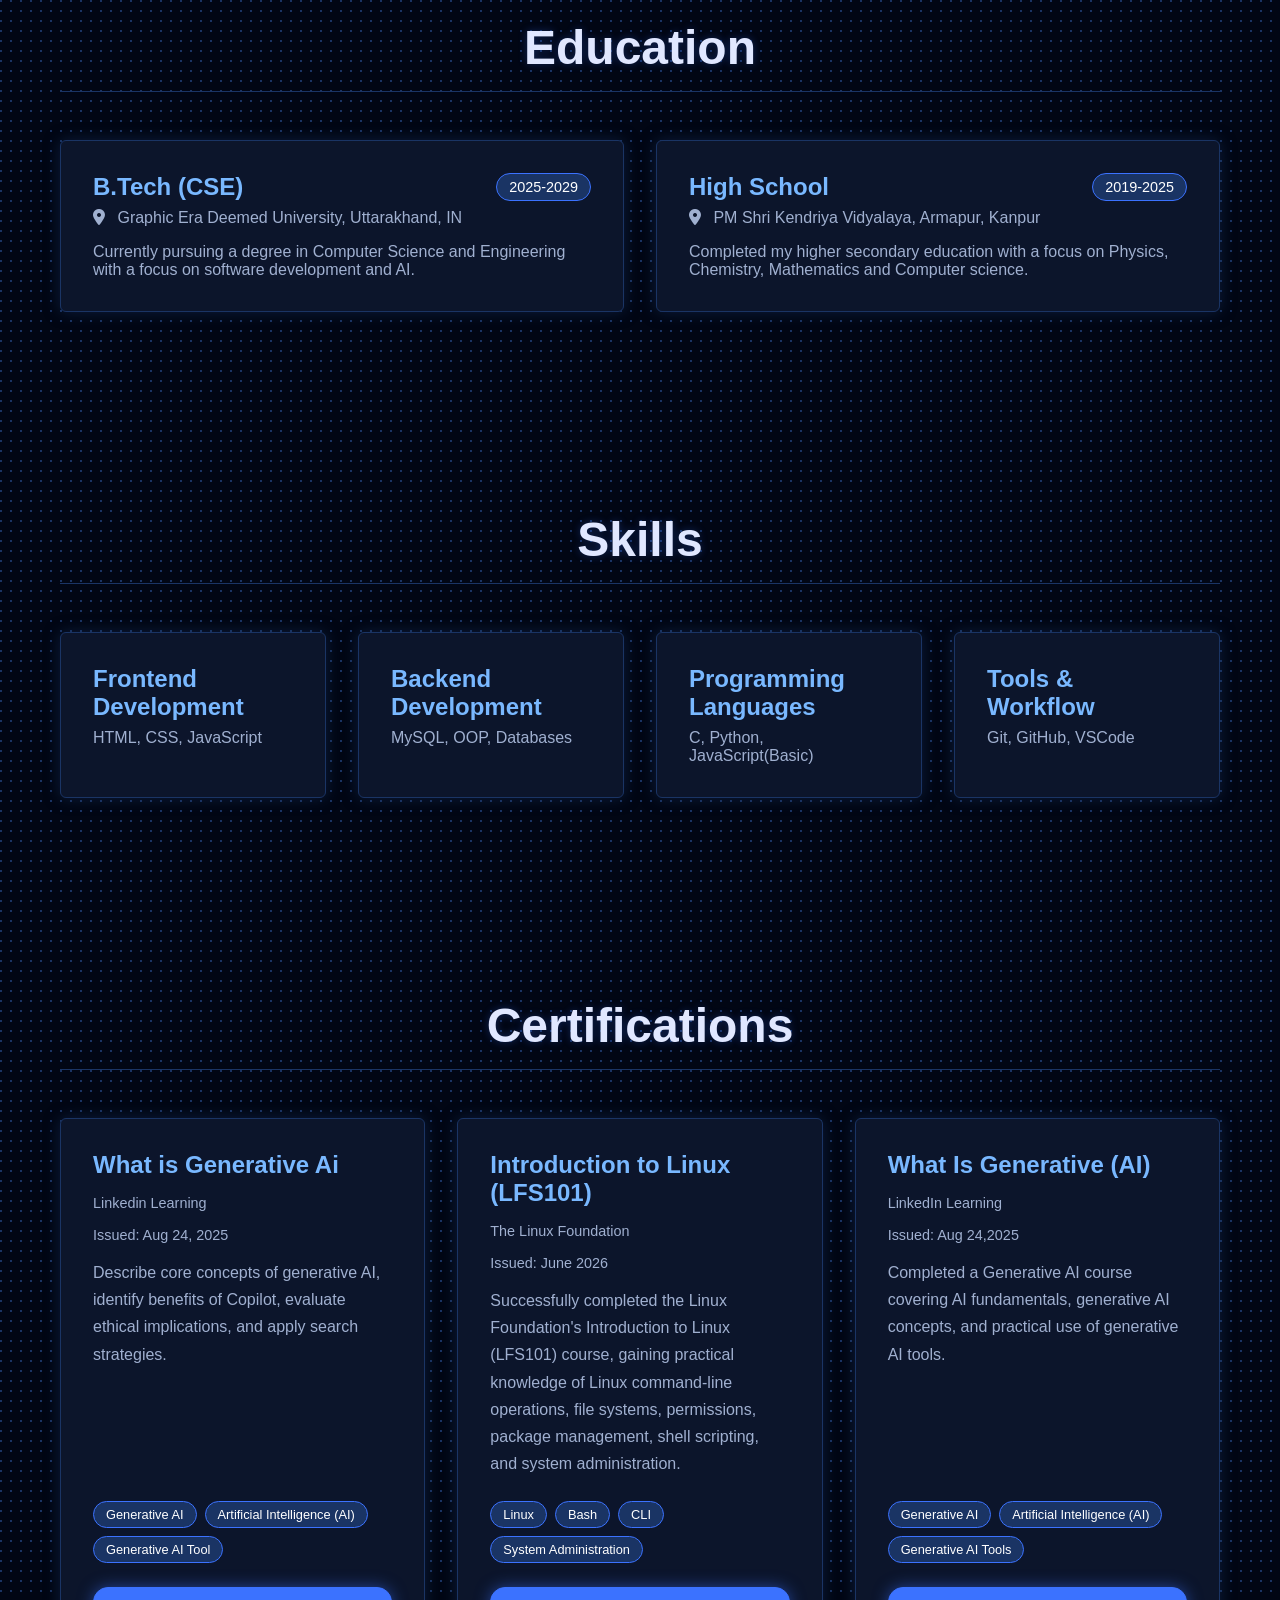
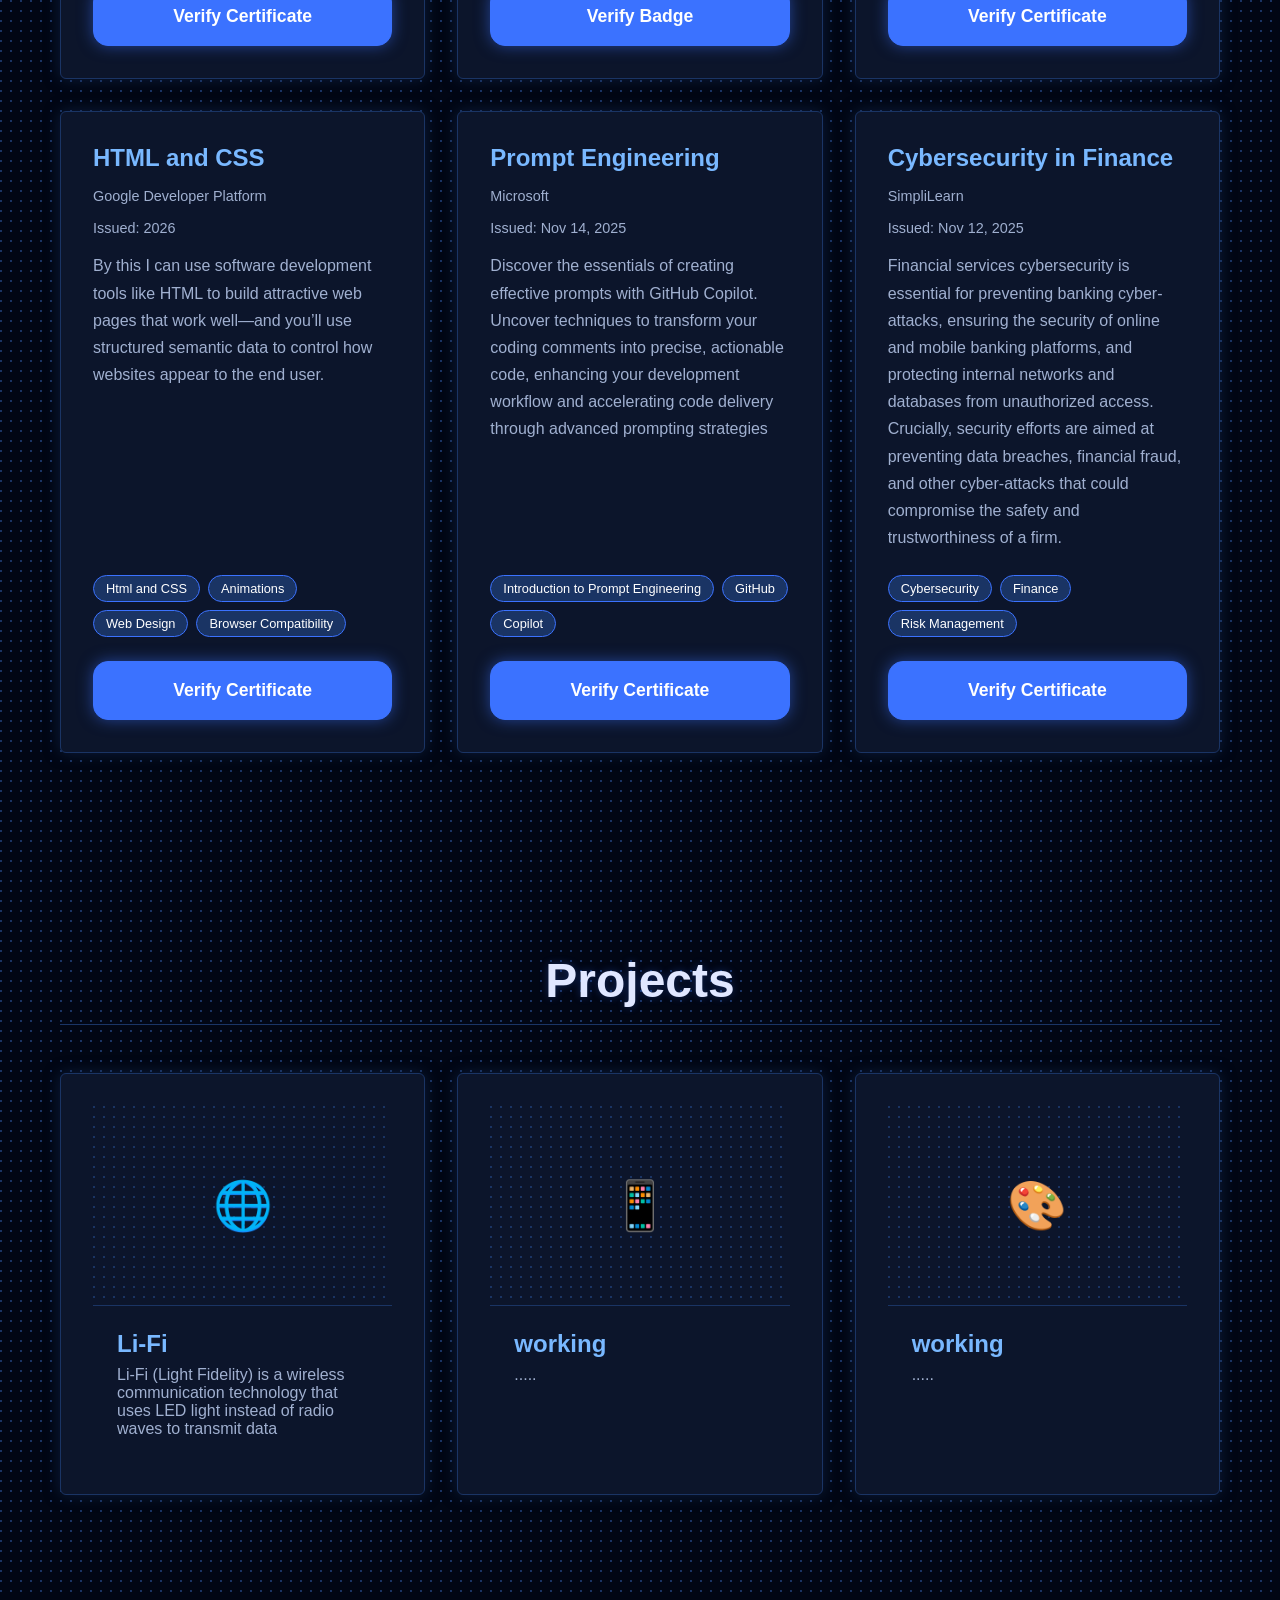
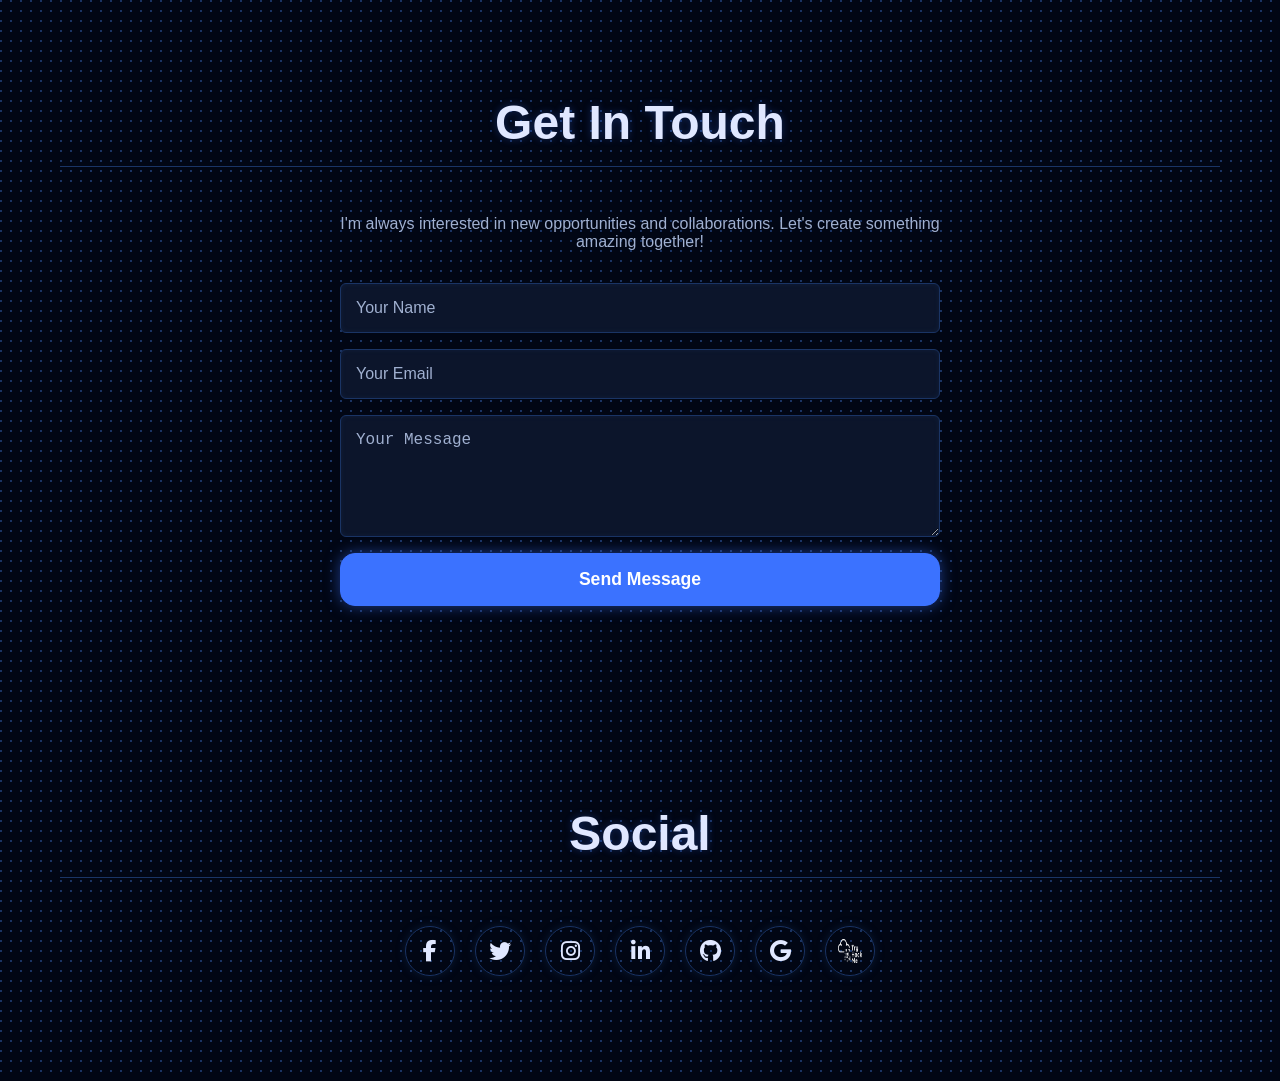
==== commit f44e33b6: "Update index.html" ====
--- a/portfolio_project/index.html
+++ b/portfolio_project/index.html
@@ -36,7 +36,7 @@
 <h2 class="section-title">About Me</h2>
 <div class="about-content">
 <div class="profile-image">
-    <img src="image/profile.jpg" alt="Abhishek">
+    <img src="image/miles.jpg" alt="Abhishek">
 </div>
 <div class="about-text">
 <p>I am a Computer Science student at <a href="https://geu.ac.in/" target="_blank">Graphic Era Deemed University.</a> 
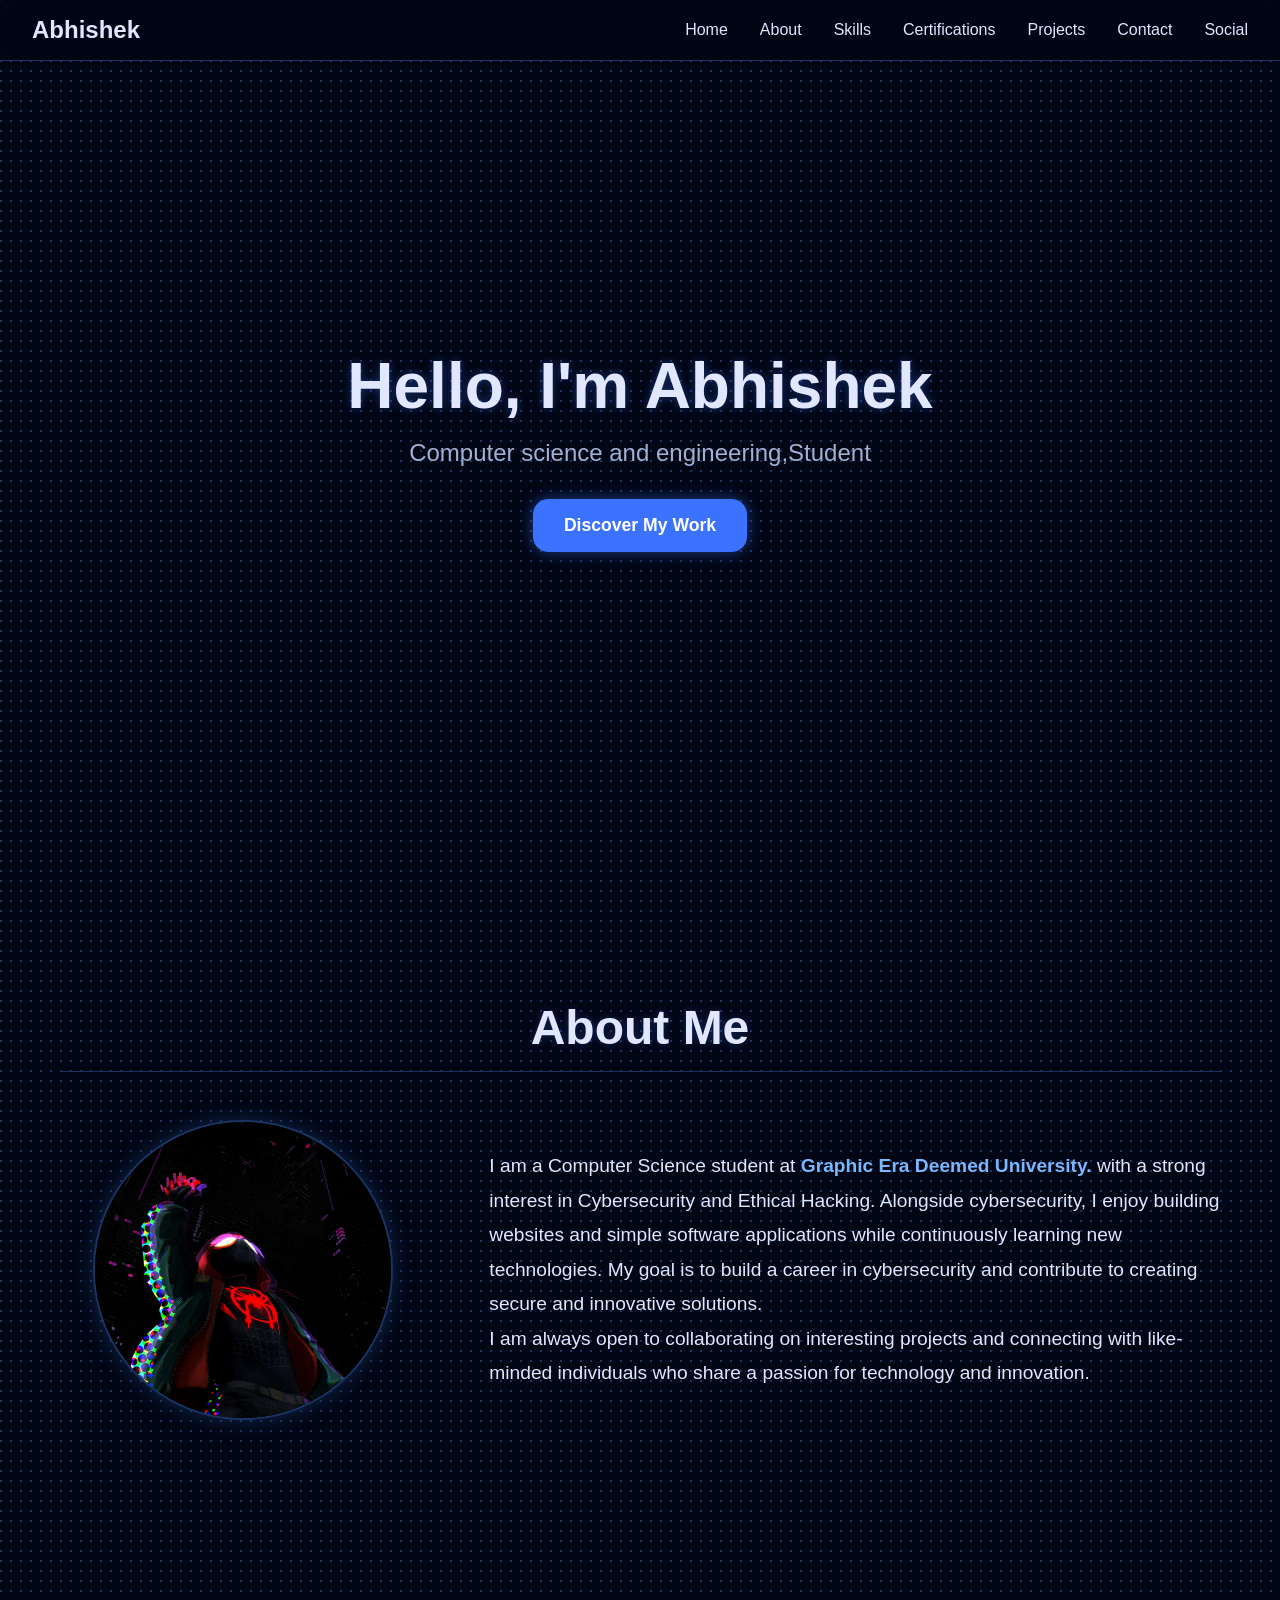
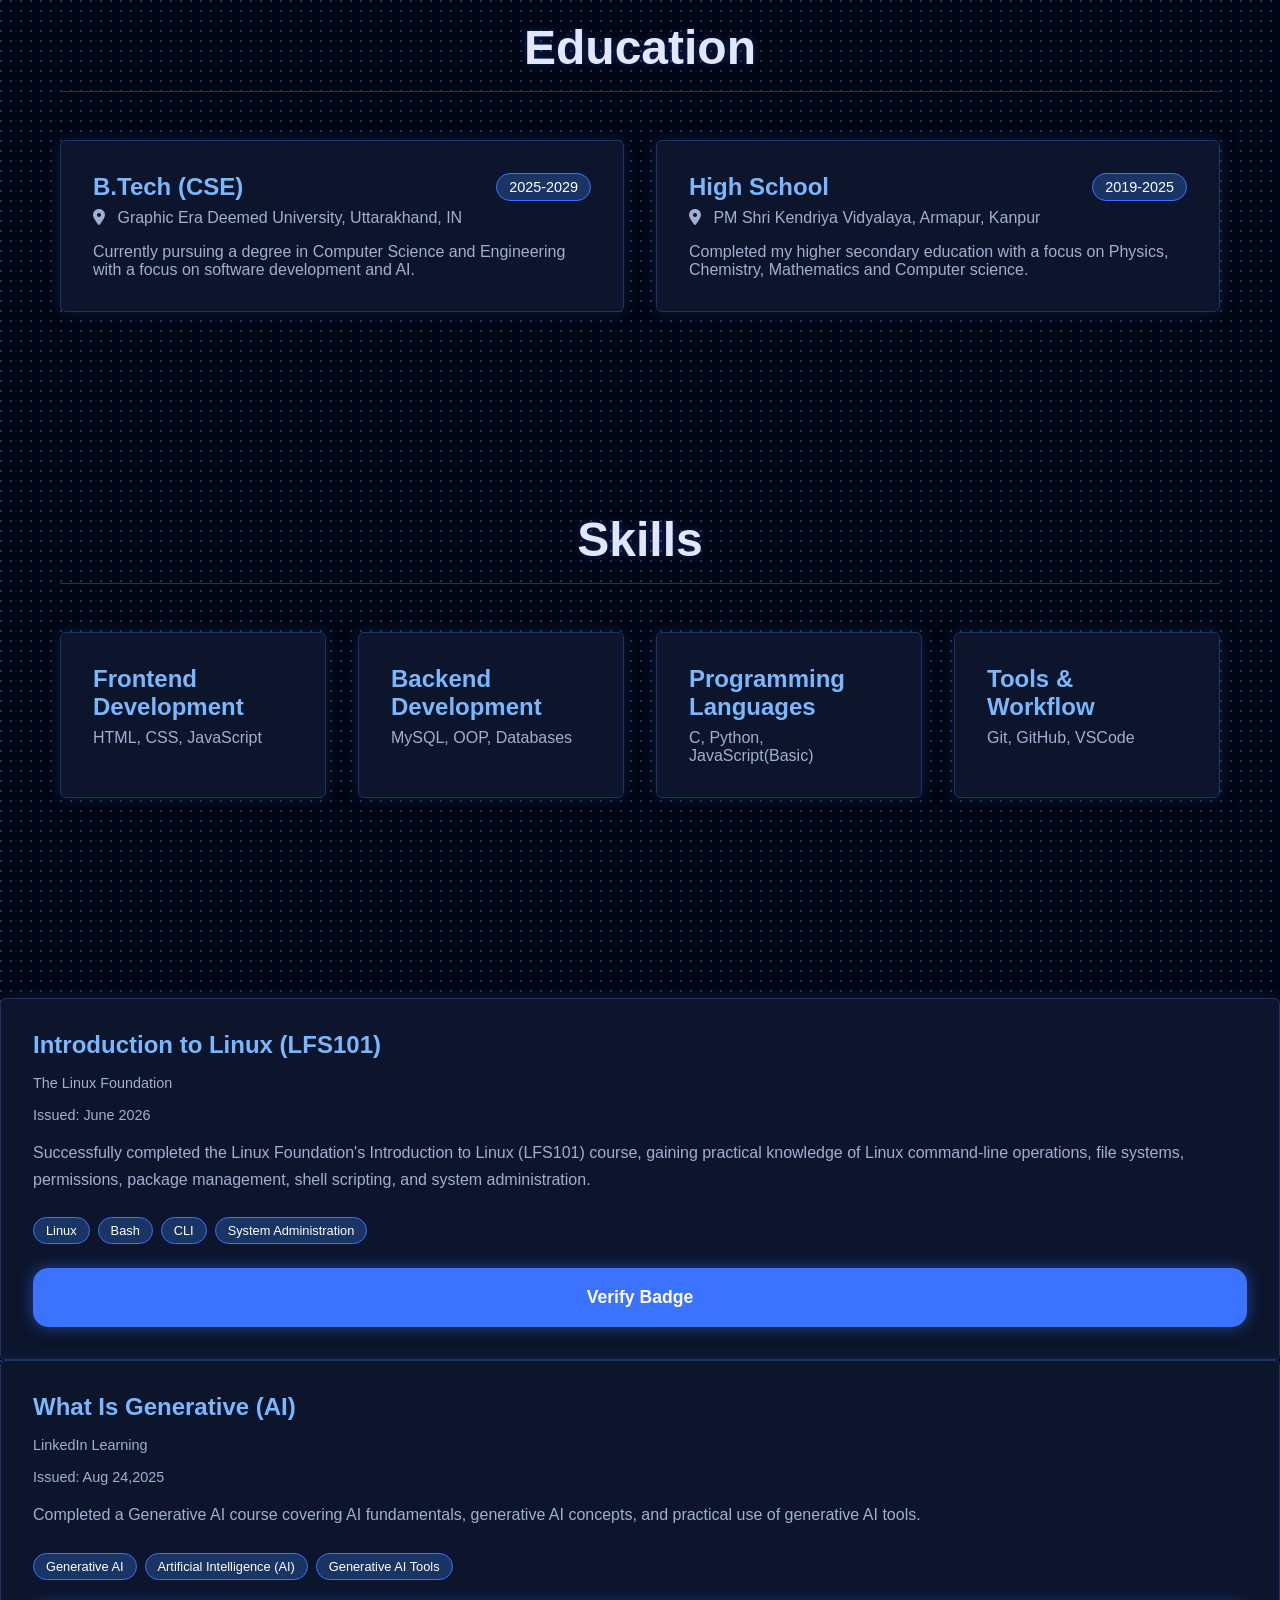
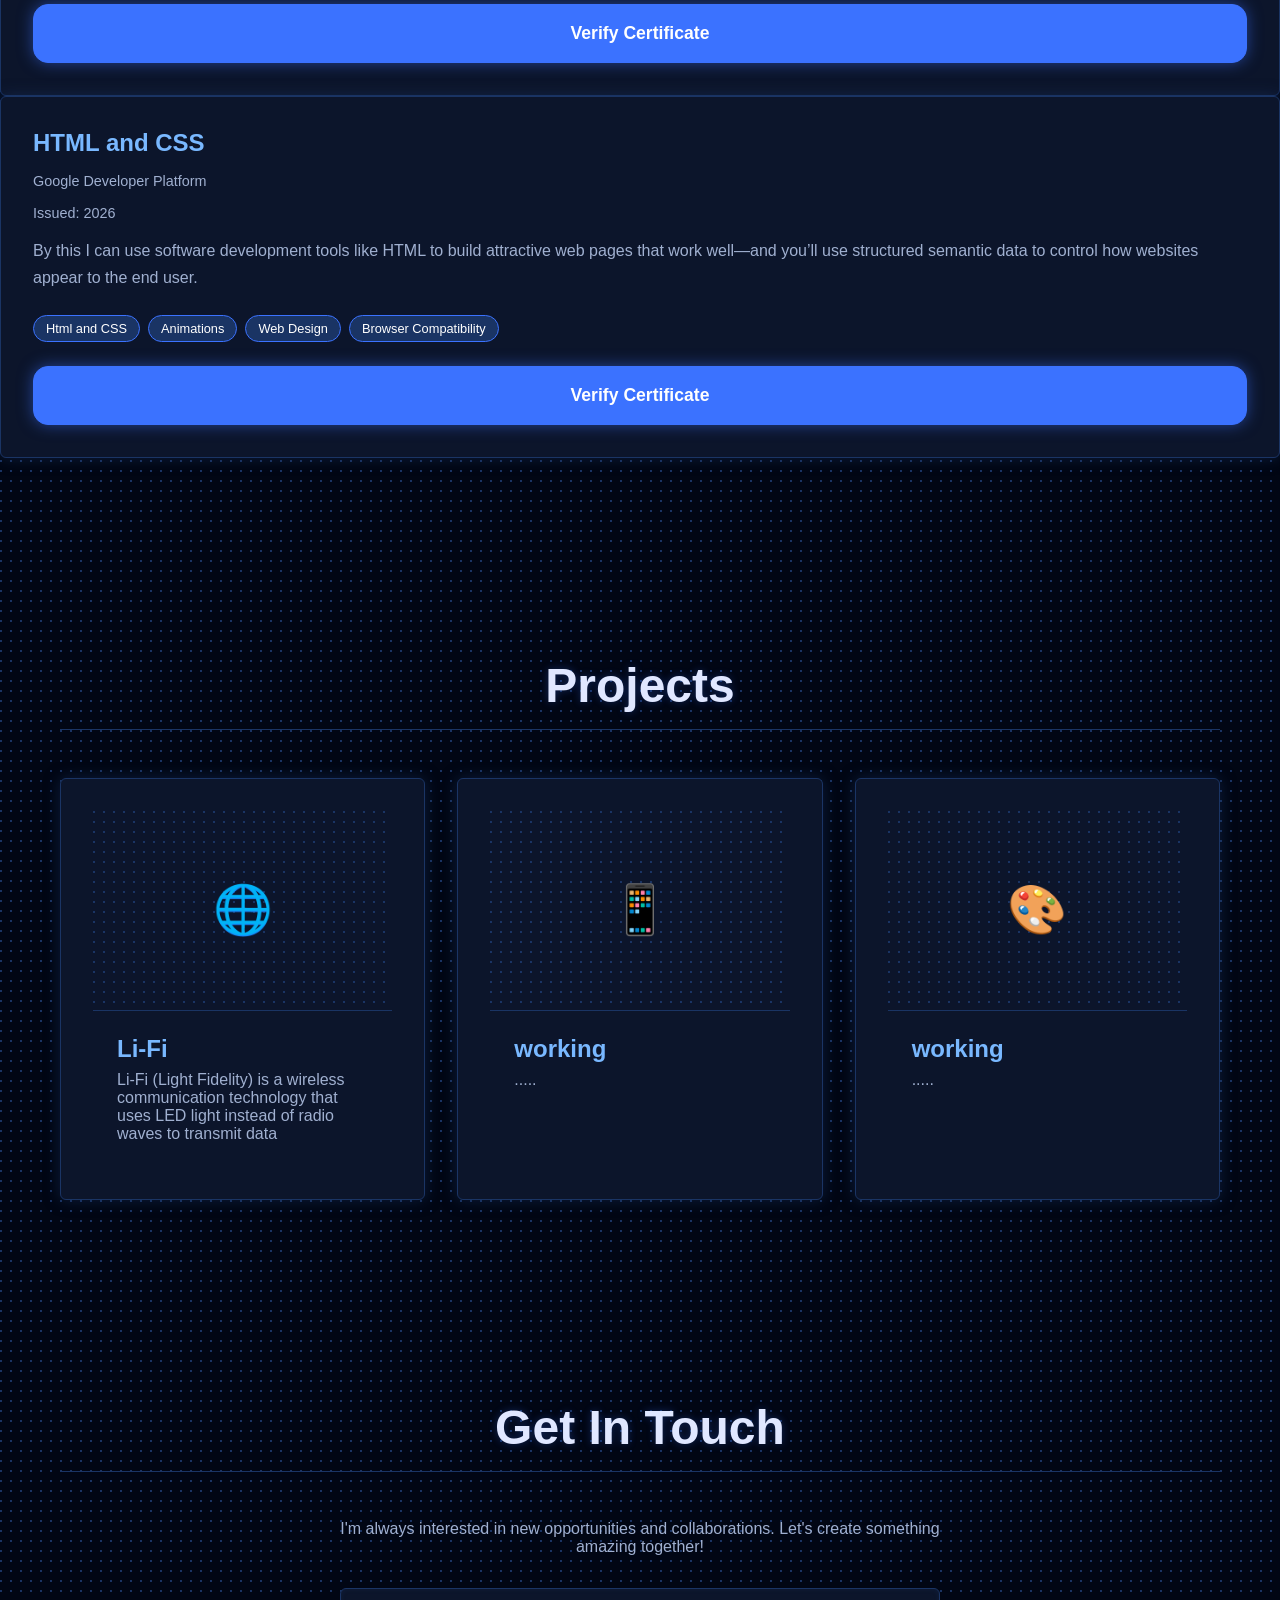
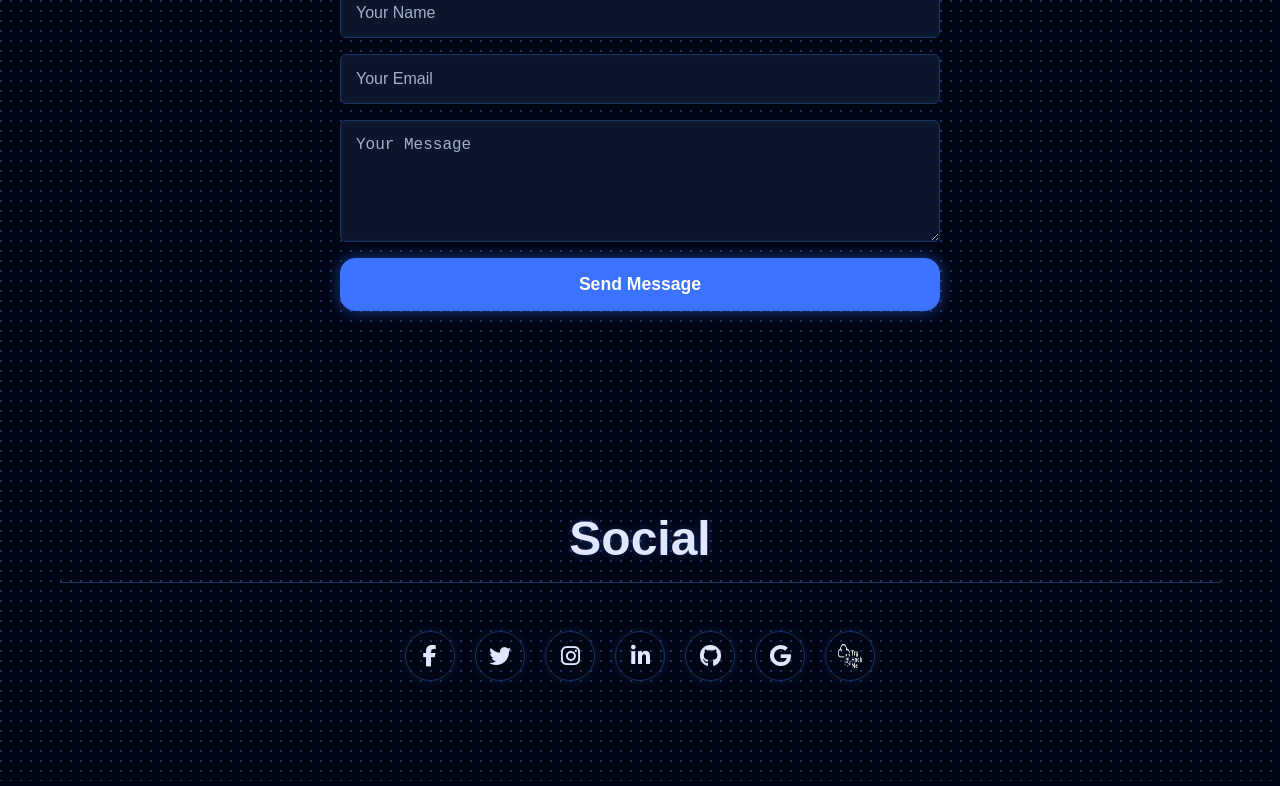
==== commit a0cf7079: "Update index.html" ====
--- a/portfolio_project/index.html
+++ b/portfolio_project/index.html
@@ -108,25 +108,6 @@
 </div>
 </section>
 <section class="fade-in" id="Certifications">
-<div class="container">
-<h2 class="section-title">Certifications</h2>
-<div class="certifications-grid">
-<div class="certification-card card">
-<h3>What is Generative Ai</h3>
-<div class="cert-issuer">Linkedin Learning</div>
-<div class="cert-date">Issued: Aug 24, 2025</div>
-<div class="cert-description">
-<p>Describe core concepts of generative AI, identify benefits of Copilot, evaluate ethical
-                                implications, and apply search strategies.</p>
-</div>
-<div class="cert-skills">
-<span class="cert-skill-tag">Generative AI</span>
-<span class="cert-skill-tag">Artificial Intelligence (AI)</span>
-<span class="cert-skill-tag">Generative AI Tool</span>
-</div>
-<button class="cta-button" onclick="window.open('https://www.linkedin.com/learning/certificates/af6d7771adfedc79d338ccbb975940fa1b7bfe82cec2fec1948b928e4568fbca?trk=share_certificate', '_blank')">
-                            Verify Certificate
-                        </button>
 </div>
     <div class="certification-card card">
     <h3>Introduction to Linux (LFS101)</h3>
@@ -187,40 +168,6 @@
 <span class="cert-skill-tag">Browser Compatibility</span>
 </div>
 <button class="cta-button" onclick="window.open('https://developers.google.com/profile/badges/playlists/webdev/learn-html'); window.open('https://developers.google.com/profile/badges/playlists/webdev/learn-css');">
-                            Verify Certificate
-                        </button>
-</div>
-<div class="certification-card card">
-<h3>Prompt Engineering</h3>
-<div class="cert-issuer">Microsoft</div>
-<div class="cert-date">Issued: Nov 14, 2025</div>
-<div class="cert-description">
-<p>Discover the essentials of creating effective prompts with GitHub Copilot. Uncover techniques to transform your coding comments into precise, actionable code, enhancing your development workflow and accelerating code
-                             delivery through advanced prompting strategies </p>
-</div>
-<div class="cert-skills">
-<span class="cert-skill-tag">Introduction to Prompt Engineering</span>
-<span class="cert-skill-tag">GitHub </span>
-<span class="cert-skill-tag">Copilot</span>
-</div>
-<button class="cta-button" onclick="window.open('https://simpli-web.app.link/e/1UaTGwpqnYb')">
-                            Verify Certificate
-                        </button>
-</div>
-<div class="certification-card card">
-<h3>Cybersecurity in Finance</h3>
-<div class="cert-issuer">SimpliLearn</div>
-<div class="cert-date">Issued: Nov 12, 2025</div>
-<div class="cert-description">
-<p>Financial services cybersecurity is essential for preventing banking cyber-attacks, ensuring the security of online and mobile banking platforms, and protecting internal networks and databases from unauthorized access. Crucially, security efforts are aimed at preventing data breaches, 
-                            financial fraud, and other cyber-attacks that could compromise the safety and trustworthiness of a firm. </p>
-</div>
-<div class="cert-skills">
-<span class="cert-skill-tag">Cybersecurity</span>
-<span class="cert-skill-tag">Finance</span>
-<span class="cert-skill-tag">Risk Management</span>
-</div>
-<button class="cta-button" onclick="window.open('https://simpli-web.app.link/e/pz02RxuqnYb')">
                             Verify Certificate
                         </button>
 </div>
--- a/portfolio_project/style.css
+++ b/portfolio_project/style.css
@@ -517,3 +517,23 @@
                 margin-top: 0.5rem;
             }
         }
+
+/* Profile Image */
+.profile-image {
+    width: 300px;
+    height: 300px;
+    border-radius: 50%;
+    overflow: hidden;
+    margin: 0 auto;
+    border: 2px solid var(--border-color);
+    background: #000;
+    box-shadow: 0 0 20px rgba(26, 52, 100, 0.7);
+}
+
+.profile-image img {
+    width: 100%;
+    height: 100%;
+    object-fit: cover;
+    object-position: center;
+    display: block;
+}
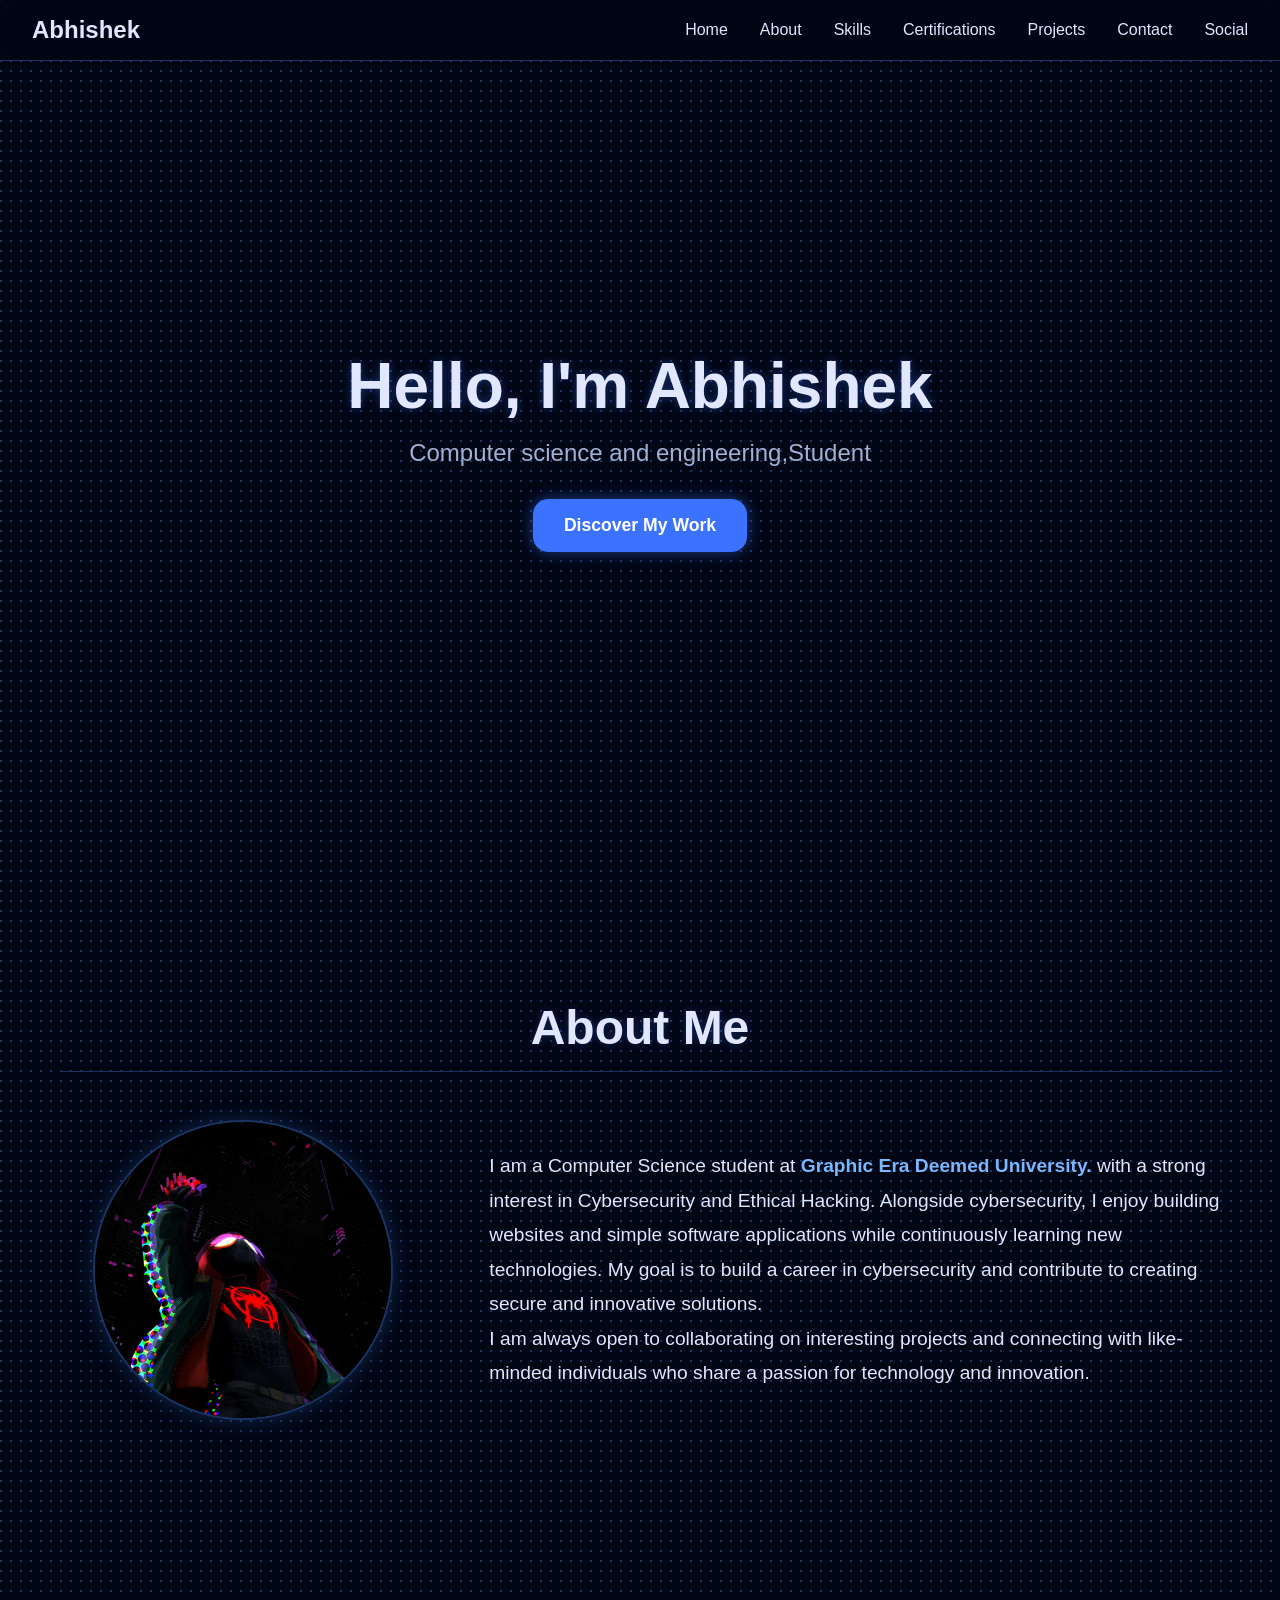
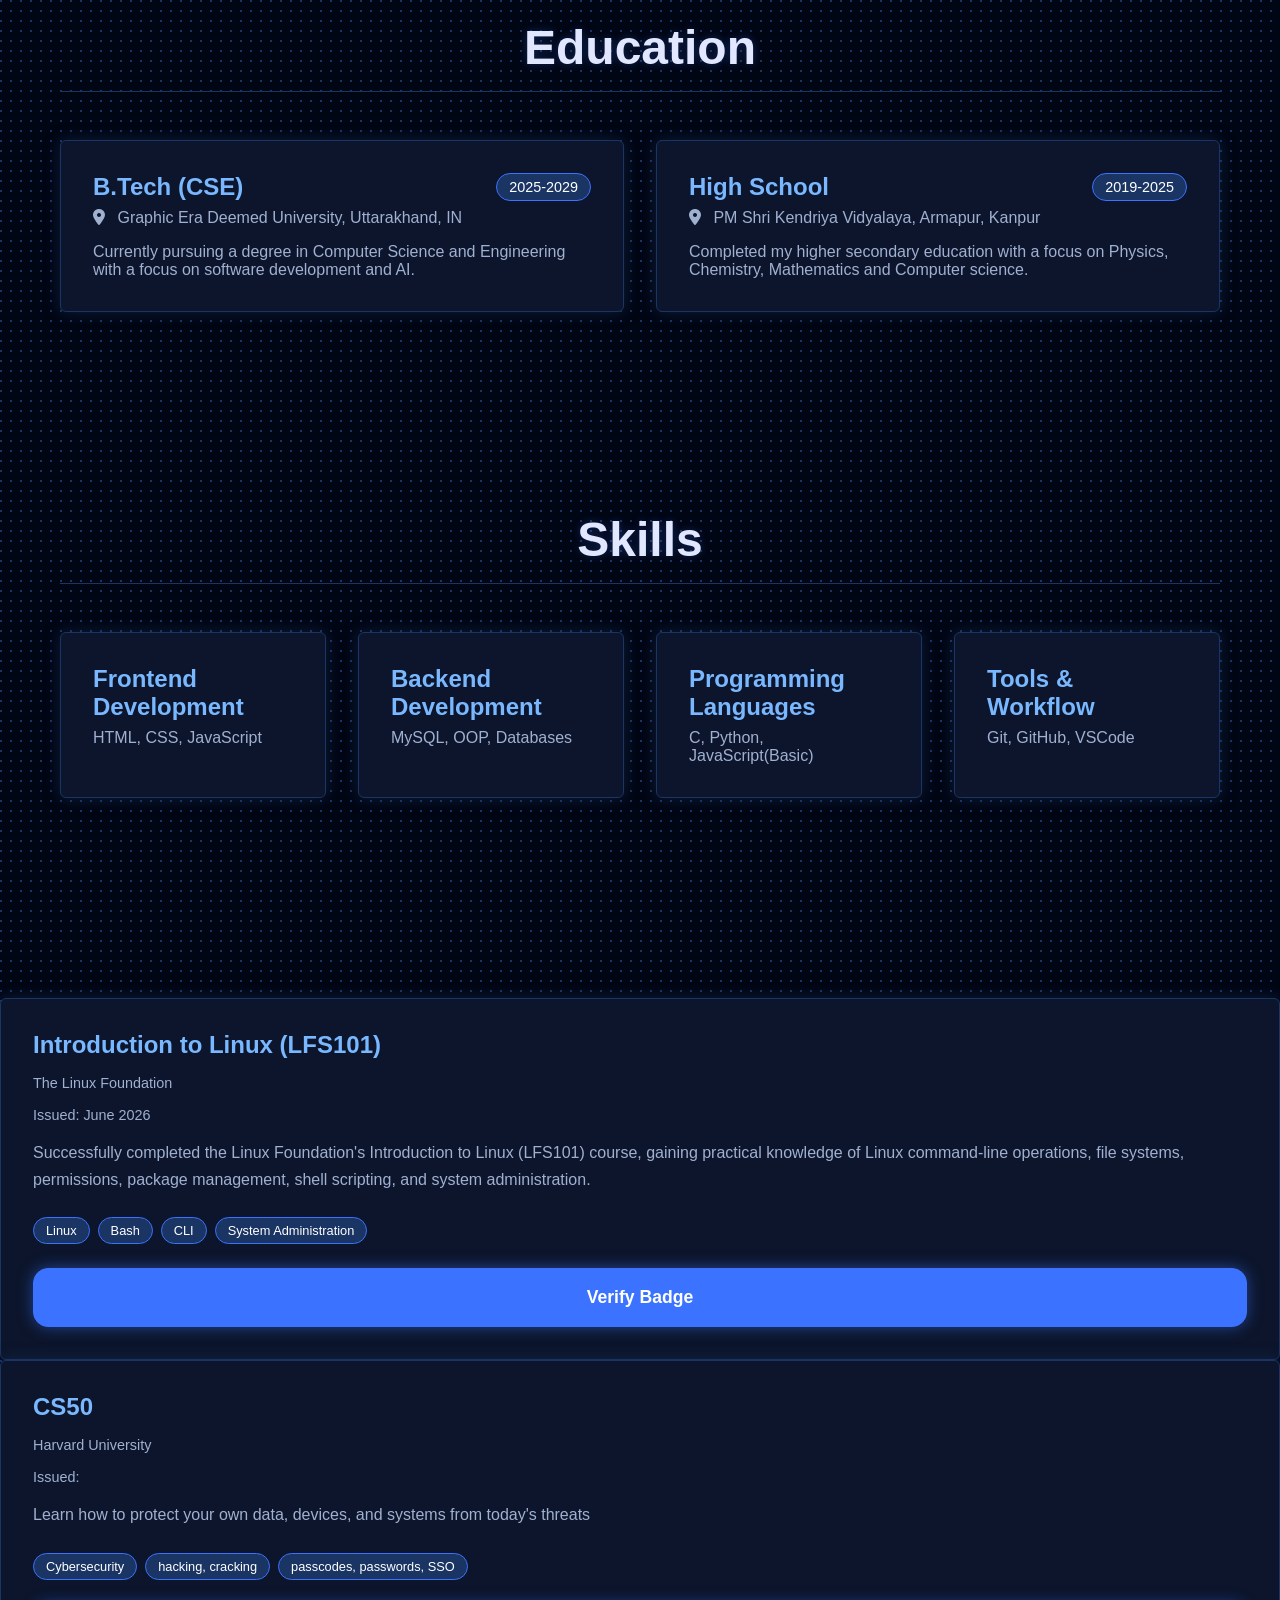
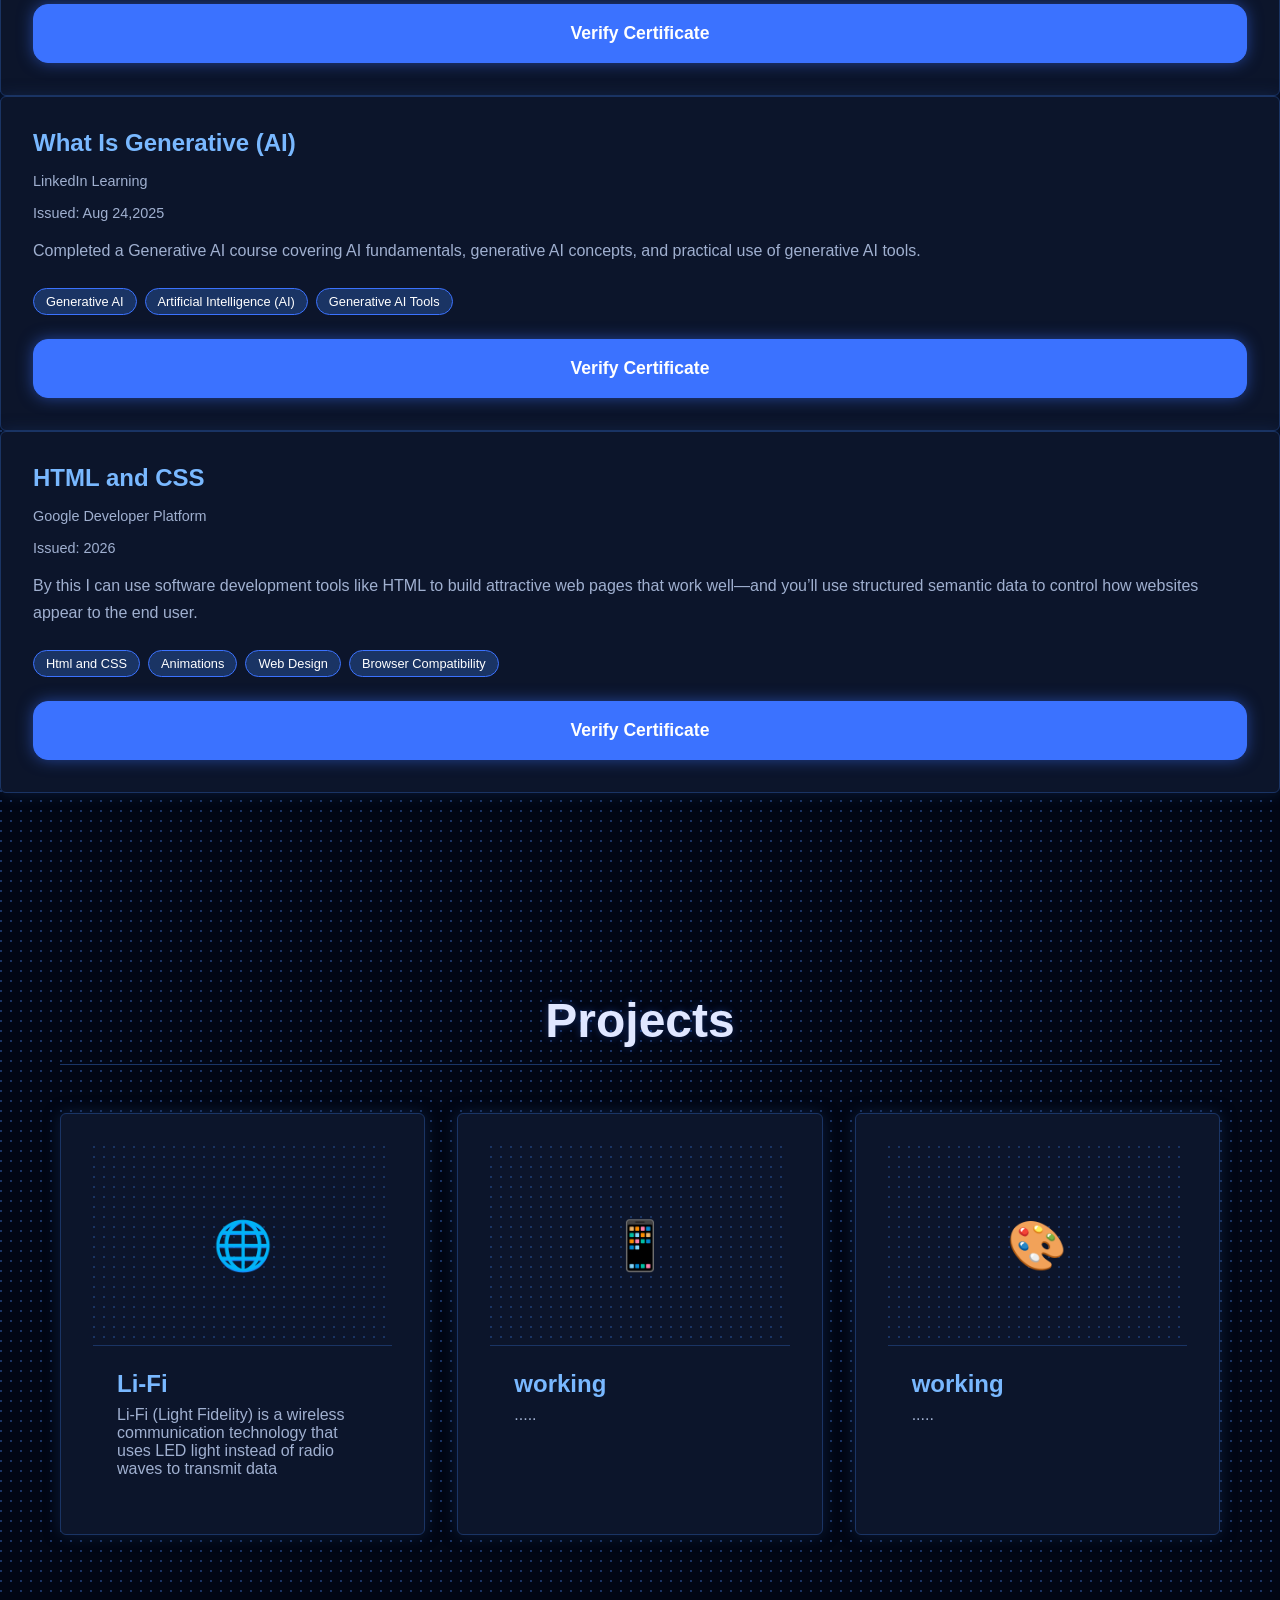
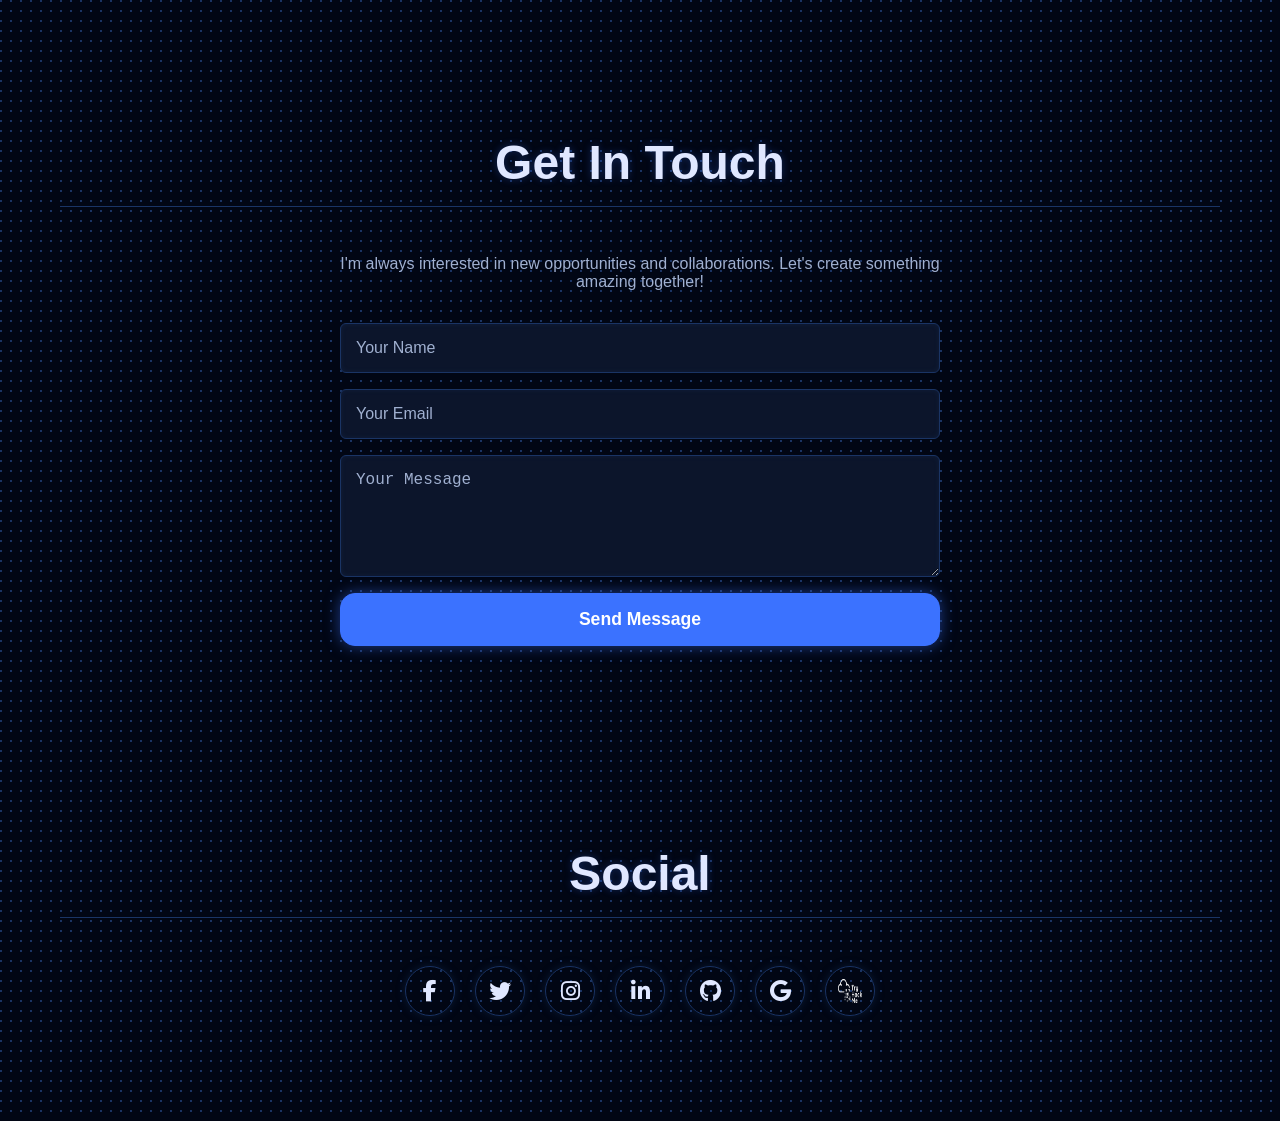
==== commit 118b08a1: "Update index.html" ====
--- a/portfolio_project/index.html
+++ b/portfolio_project/index.html
@@ -135,7 +135,26 @@
    class="cta-button">
     Verify Badge
 </a>
-    
+
+</div>
+<div class="certification-card card">
+<h3> CS50</h3>
+<div class="cert-issuer">Harvard University </div>
+<div class="cert-date">Issued: </div>
+<div class="cert-description">
+<p>Learn how to protect your own data, devices, and systems from today's threats</p>
+</div>
+<div class="cert-skills">
+<span class="cert-skill-tag">Cybersecurity</span>
+<span class="cert-skill-tag">hacking, cracking</span>
+<span class="cert-skill-tag">passcodes, passwords, SSO</span>
+</div>
+<button class="cta-button" onclick="window.open(" ")>
+                            Verify Certificate
+                        </button>
+
+
+        
 </div>
 <div class="certification-card card">
 <h3> What Is Generative (AI)</h3>
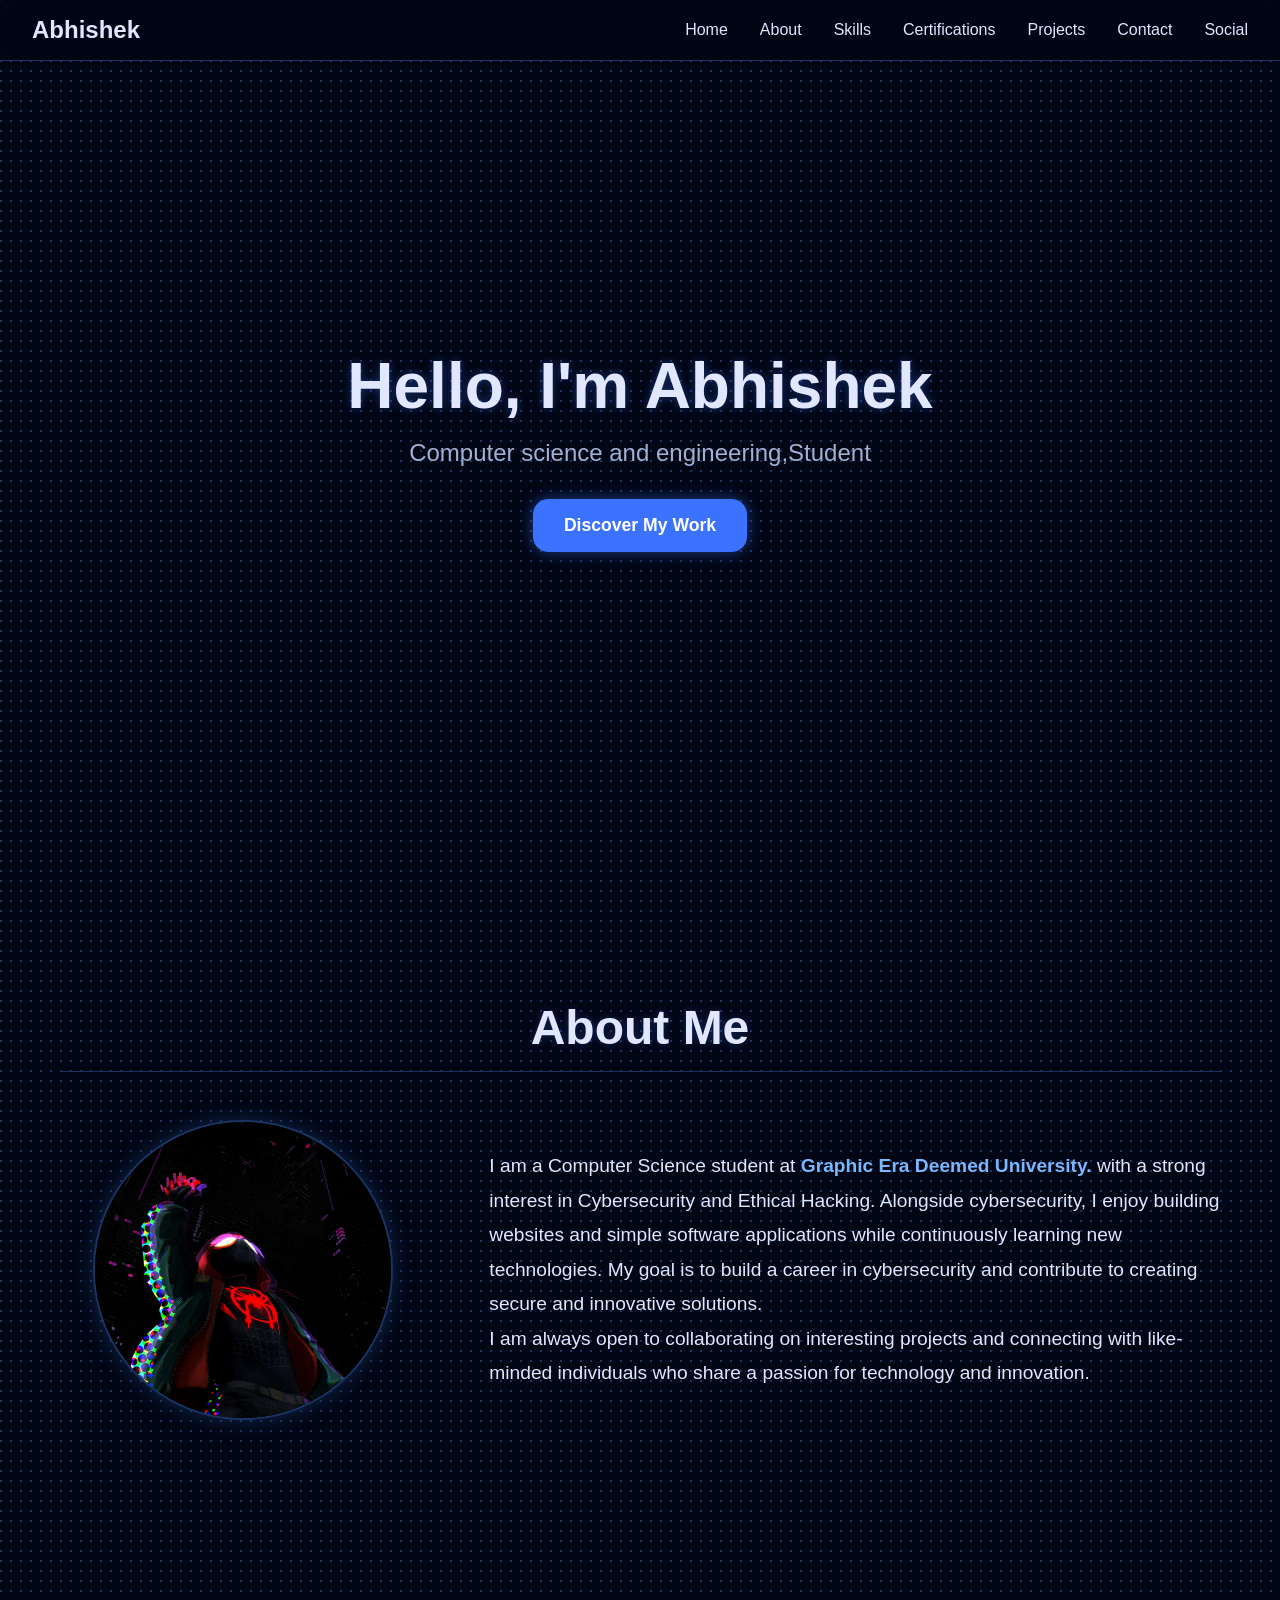
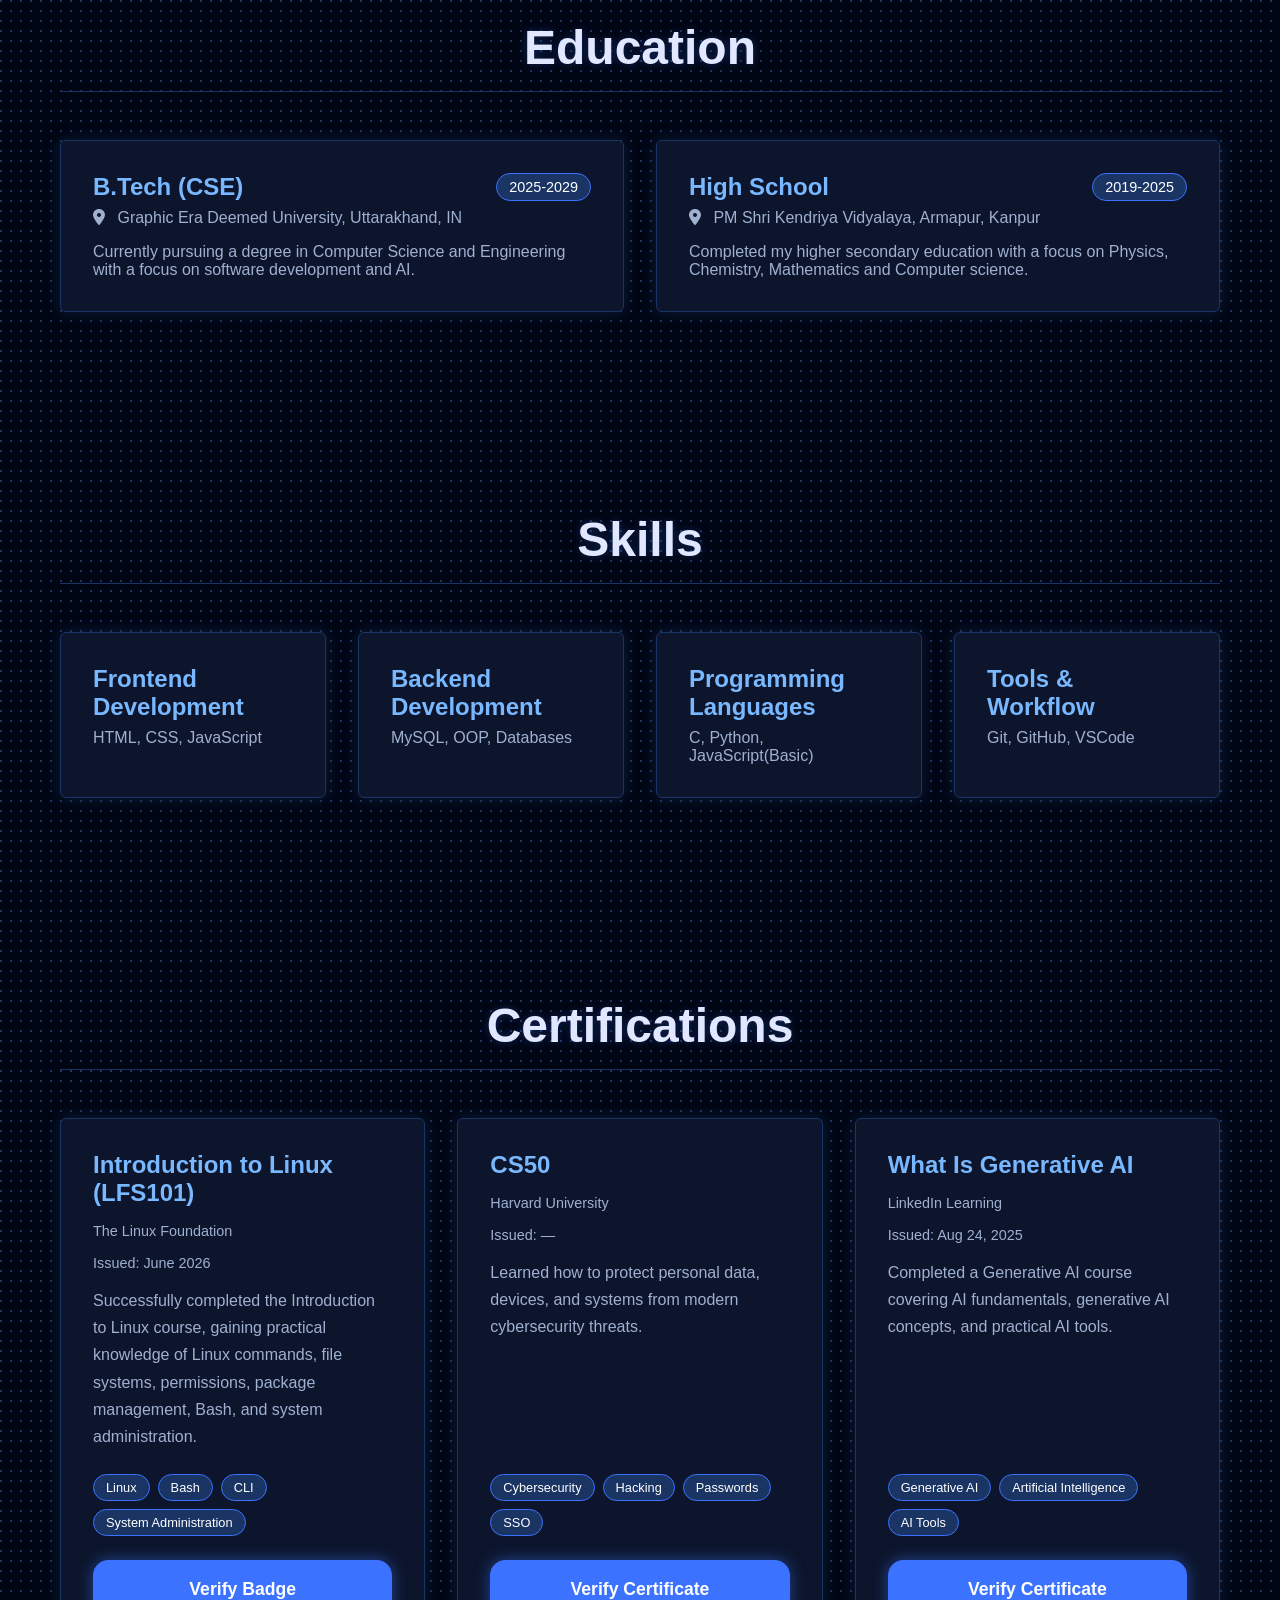
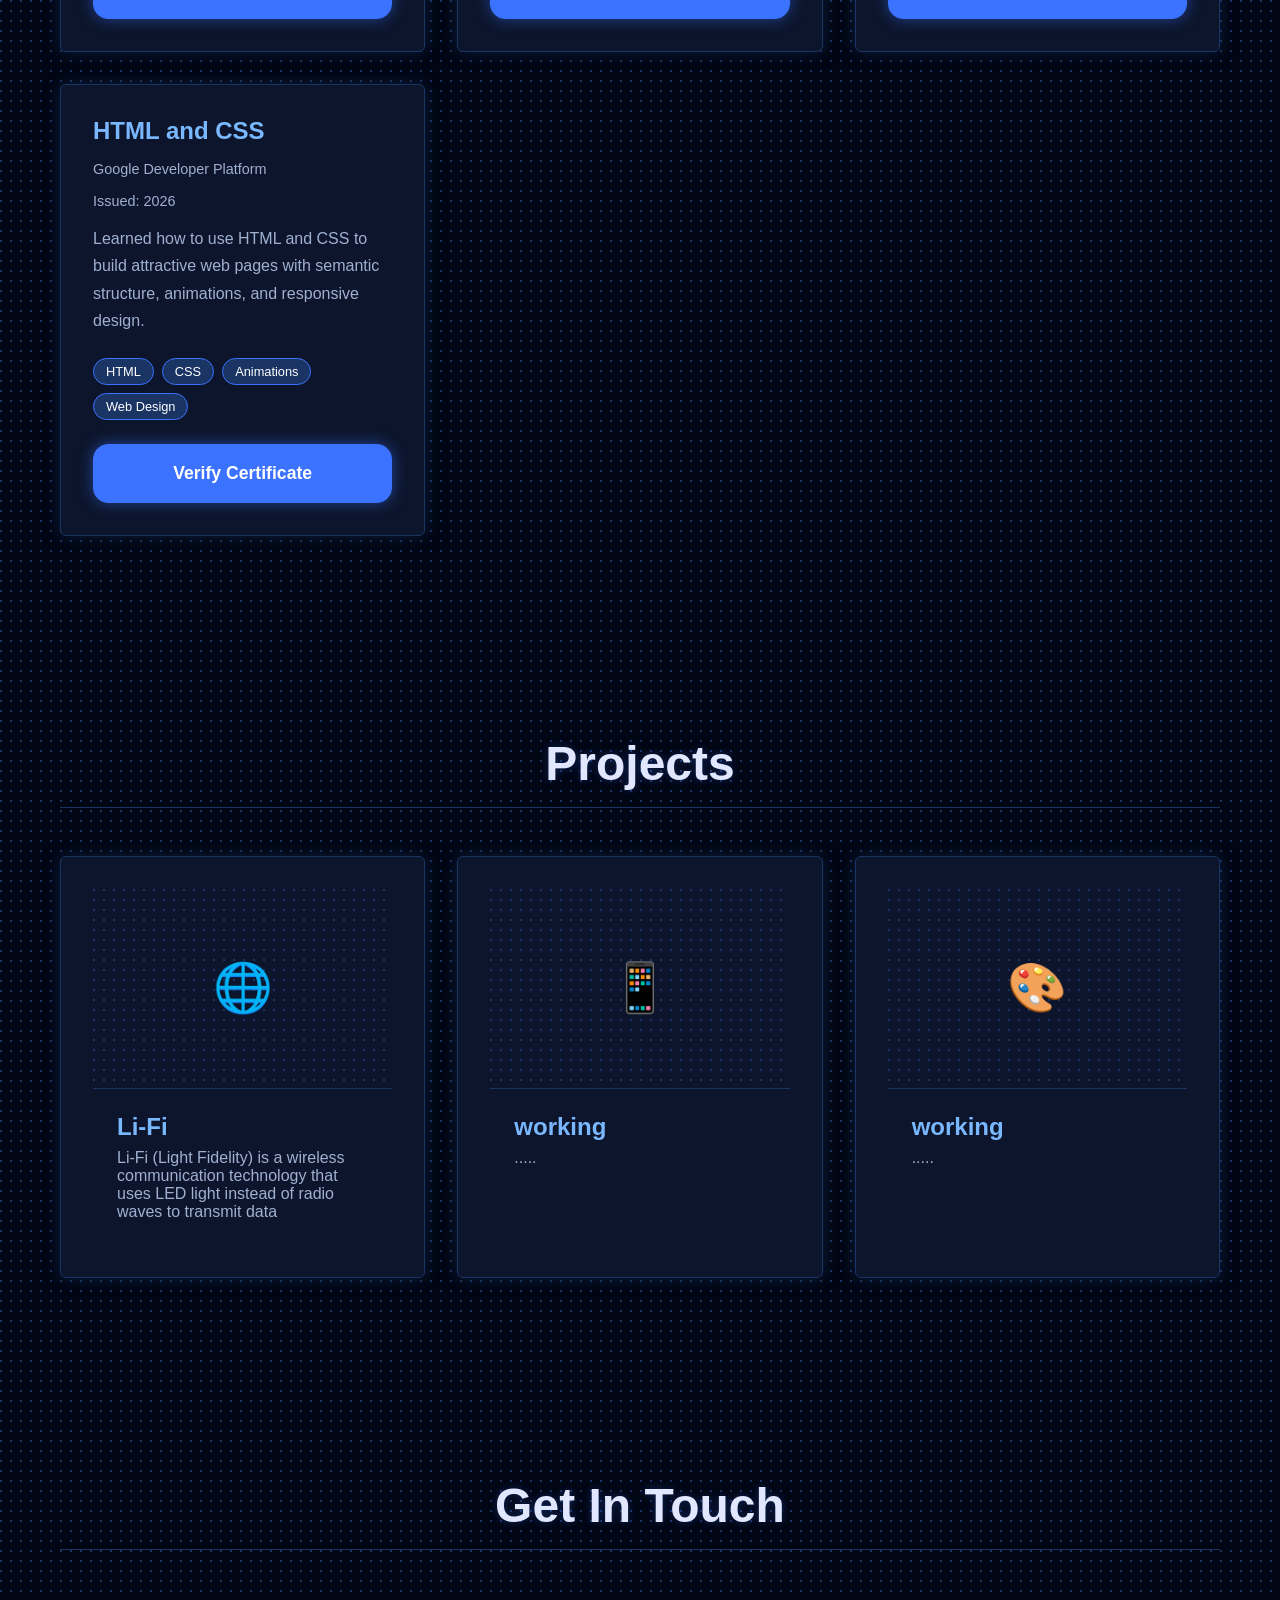
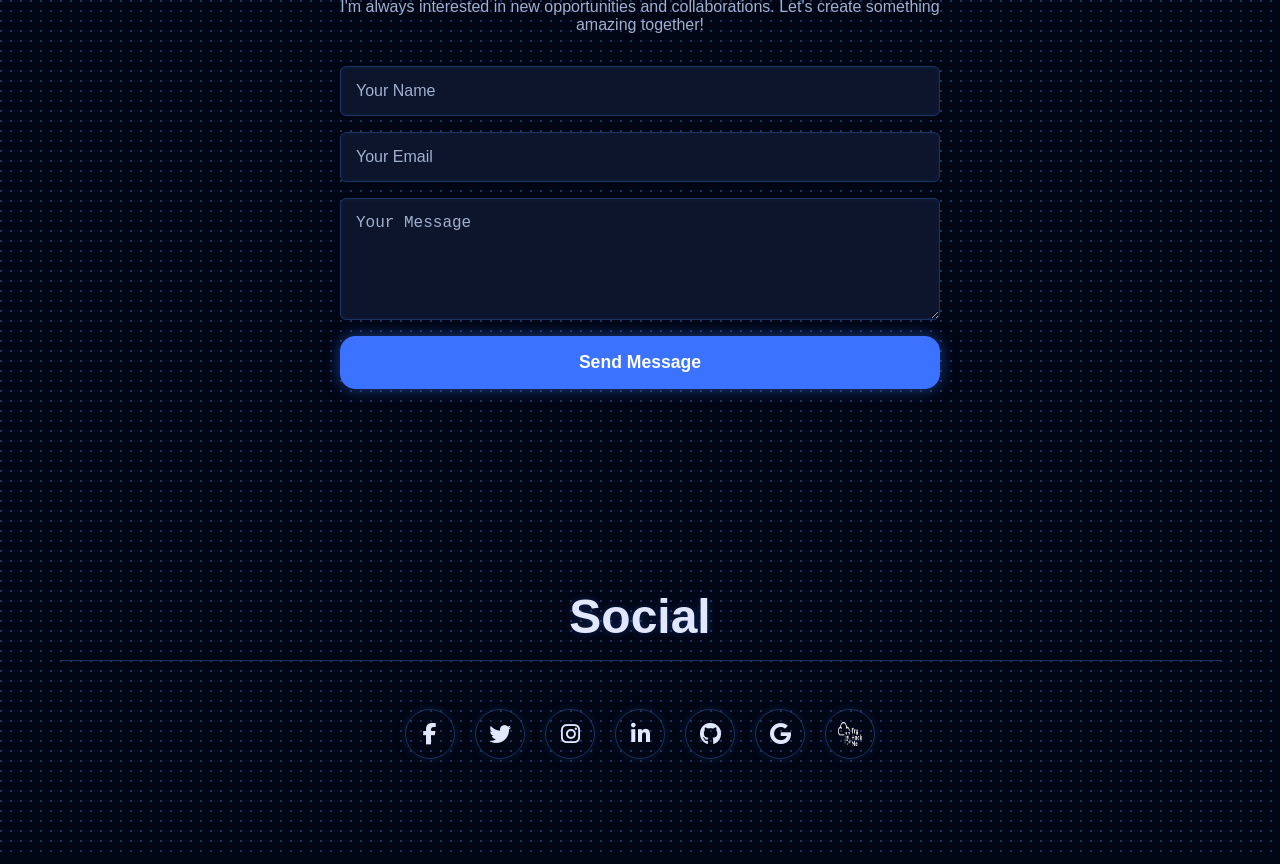
==== commit 33b1af6a: "Update index.html" ====
--- a/portfolio_project/index.html
+++ b/portfolio_project/index.html
@@ -83,6 +83,7 @@
 </div>
 </div>
 </div>
+    
 </section>
 <section class="fade-in" id="skills">
 <div class="container">
@@ -106,93 +107,122 @@
 </div>
 </div>
 </div>
+    
 </section>
 <section class="fade-in" id="Certifications">
-</div>
-    <div class="certification-card card">
-    <h3>Introduction to Linux (LFS101)</h3>
-
-    <div class="cert-issuer">The Linux Foundation</div>
-
-    <div class="cert-date">Issued: June 2026</div>
-
-    <div class="cert-description">
-        <p>
-            Successfully completed the Linux Foundation's Introduction to Linux (LFS101) course, gaining practical knowledge of Linux command-line operations, file systems, permissions, package management, shell scripting, and system administration.
-        </p>
+    <div class="container">
+        <h2 class="section-title">Certifications</h2>
+
+        <div class="certifications-grid">
+
+            <div class="certification-card card">
+                <h3>Introduction to Linux (LFS101)</h3>
+                <div class="cert-issuer">The Linux Foundation</div>
+                <div class="cert-date">Issued: June 2026</div>
+
+                <div class="cert-description">
+                    <p>
+                        Successfully completed the Introduction to Linux course,
+                        gaining practical knowledge of Linux commands, file systems,
+                        permissions, package management, Bash, and system administration.
+                    </p>
+                </div>
+
+                <div class="cert-skills">
+                    <span class="cert-skill-tag">Linux</span>
+                    <span class="cert-skill-tag">Bash</span>
+                    <span class="cert-skill-tag">CLI</span>
+                    <span class="cert-skill-tag">System Administration</span>
+                </div>
+
+                <a href="https://www.credly.com/badges/dc12e839-da68-4a7d-83fb-f353f4de7651/public_url"
+                   target="_blank"
+                   rel="noopener noreferrer"
+                   class="cta-button">
+                    Verify Badge
+                </a>
+            </div>
+
+
+            <div class="certification-card card">
+                <h3>CS50</h3>
+                <div class="cert-issuer">Harvard University</div>
+                <div class="cert-date">Issued: —</div>
+
+                <div class="cert-description">
+                    <p>
+                        Learned how to protect personal data, devices, and systems
+                        from modern cybersecurity threats.
+                    </p>
+                </div>
+
+                <div class="cert-skills">
+                    <span class="cert-skill-tag">Cybersecurity</span>
+                    <span class="cert-skill-tag">Hacking</span>
+                    <span class="cert-skill-tag">Passwords</span>
+                    <span class="cert-skill-tag">SSO</span>
+                </div>
+
+                <button class="cta-button" onclick="window.open('')">
+                    Verify Certificate
+                </button>
+            </div>
+
+
+            <div class="certification-card card">
+                <h3>What Is Generative AI</h3>
+                <div class="cert-issuer">LinkedIn Learning</div>
+                <div class="cert-date">Issued: Aug 24, 2025</div>
+
+                <div class="cert-description">
+                    <p>
+                        Completed a Generative AI course covering AI fundamentals,
+                        generative AI concepts, and practical AI tools.
+                    </p>
+                </div>
+
+                <div class="cert-skills">
+                    <span class="cert-skill-tag">Generative AI</span>
+                    <span class="cert-skill-tag">Artificial Intelligence</span>
+                    <span class="cert-skill-tag">AI Tools</span>
+                </div>
+
+                <button class="cta-button"
+                    onclick="window.open('https://www.linkedin.com/learning/certificates/af6d7771adfedc79d338ccbb975940fa1b7bfe82cec2fec1948b928e4568fbca?trk=share_certificate', '_blank')">
+                    Verify Certificate
+                </button>
+            </div>
+
+
+            <div class="certification-card card">
+                <h3>HTML and CSS</h3>
+                <div class="cert-issuer">Google Developer Platform</div>
+                <div class="cert-date">Issued: 2026</div>
+
+                <div class="cert-description">
+                    <p>
+                        Learned how to use HTML and CSS to build attractive web pages
+                        with semantic structure, animations, and responsive design.
+                    </p>
+                </div>
+
+                <div class="cert-skills">
+                    <span class="cert-skill-tag">HTML</span>
+                    <span class="cert-skill-tag">CSS</span>
+                    <span class="cert-skill-tag">Animations</span>
+                    <span class="cert-skill-tag">Web Design</span>
+                </div>
+
+                <button class="cta-button"
+                    onclick="window.open('https://developers.google.com/profile/badges/playlists/webdev/learn-html', '_blank')">
+                    Verify Certificate
+                </button>
+            </div>
+
+        </div>
     </div>
-
-    <div class="cert-skills">
-        <span class="cert-skill-tag">Linux</span>
-        <span class="cert-skill-tag">Bash</span>
-        <span class="cert-skill-tag">CLI</span>
-        <span class="cert-skill-tag">System Administration</span>
-    </div>
-
-   <a href="https://www.credly.com/badges/dc12e839-da68-4a7d-83fb-f353f4de7651/public_url"
-   target="_blank"
-   rel="noopener noreferrer"
-   class="cta-button">
-    Verify Badge
-</a>
-
-</div>
-<div class="certification-card card">
-<h3> CS50</h3>
-<div class="cert-issuer">Harvard University </div>
-<div class="cert-date">Issued: </div>
-<div class="cert-description">
-<p>Learn how to protect your own data, devices, and systems from today's threats</p>
-</div>
-<div class="cert-skills">
-<span class="cert-skill-tag">Cybersecurity</span>
-<span class="cert-skill-tag">hacking, cracking</span>
-<span class="cert-skill-tag">passcodes, passwords, SSO</span>
-</div>
-<button class="cta-button" onclick="window.open(" ")>
-                            Verify Certificate
-                        </button>
-
-
-        
-</div>
-<div class="certification-card card">
-<h3> What Is Generative (AI)</h3>
-<div class="cert-issuer">LinkedIn Learning </div>
-<div class="cert-date">Issued: Aug 24,2025</div>
-<div class="cert-description">
-<p>Completed a Generative AI course covering AI fundamentals, generative AI concepts, and practical use of generative AI tools.</p>
-</div>
-<div class="cert-skills">
-<span class="cert-skill-tag">Generative AI</span>
-<span class="cert-skill-tag">Artificial Intelligence (AI)</span>
-<span class="cert-skill-tag">Generative AI Tools</span>
-</div>
-<button class="cta-button" onclick="window.open('https://www.linkedin.com/learning/certificates/af6d7771adfedc79d338ccbb975940fa1b7bfe82cec2fec1948b928e4568fbca?trk=share_certificate')">
-                            Verify Certificate
-                        </button>
-</div>
-<div class="certification-card card">
-<h3>HTML and CSS</h3>
-<div class="cert-issuer">Google Developer Platform</div>
-<div class="cert-date">Issued: 2026</div>
-<div class="cert-description">
-<p>By this I can use software development tools like HTML to build attractive web pages that work well—and you’ll use structured semantic data to control how websites appear to the end user.
-                                 </p>
-</div>
-<div class="cert-skills">
-<span class="cert-skill-tag">Html and CSS</span>
-<span class="cert-skill-tag">Animations</span>
-<span class="cert-skill-tag">Web Design</span>
-<span class="cert-skill-tag">Browser Compatibility</span>
-</div>
-<button class="cta-button" onclick="window.open('https://developers.google.com/profile/badges/playlists/webdev/learn-html'); window.open('https://developers.google.com/profile/badges/playlists/webdev/learn-css');">
-                            Verify Certificate
-                        </button>
-</div>
-
-</div>
-</div>
+</section>
+    
 </section>
 <section class="fade-in" id="projects">
 <div class="container">
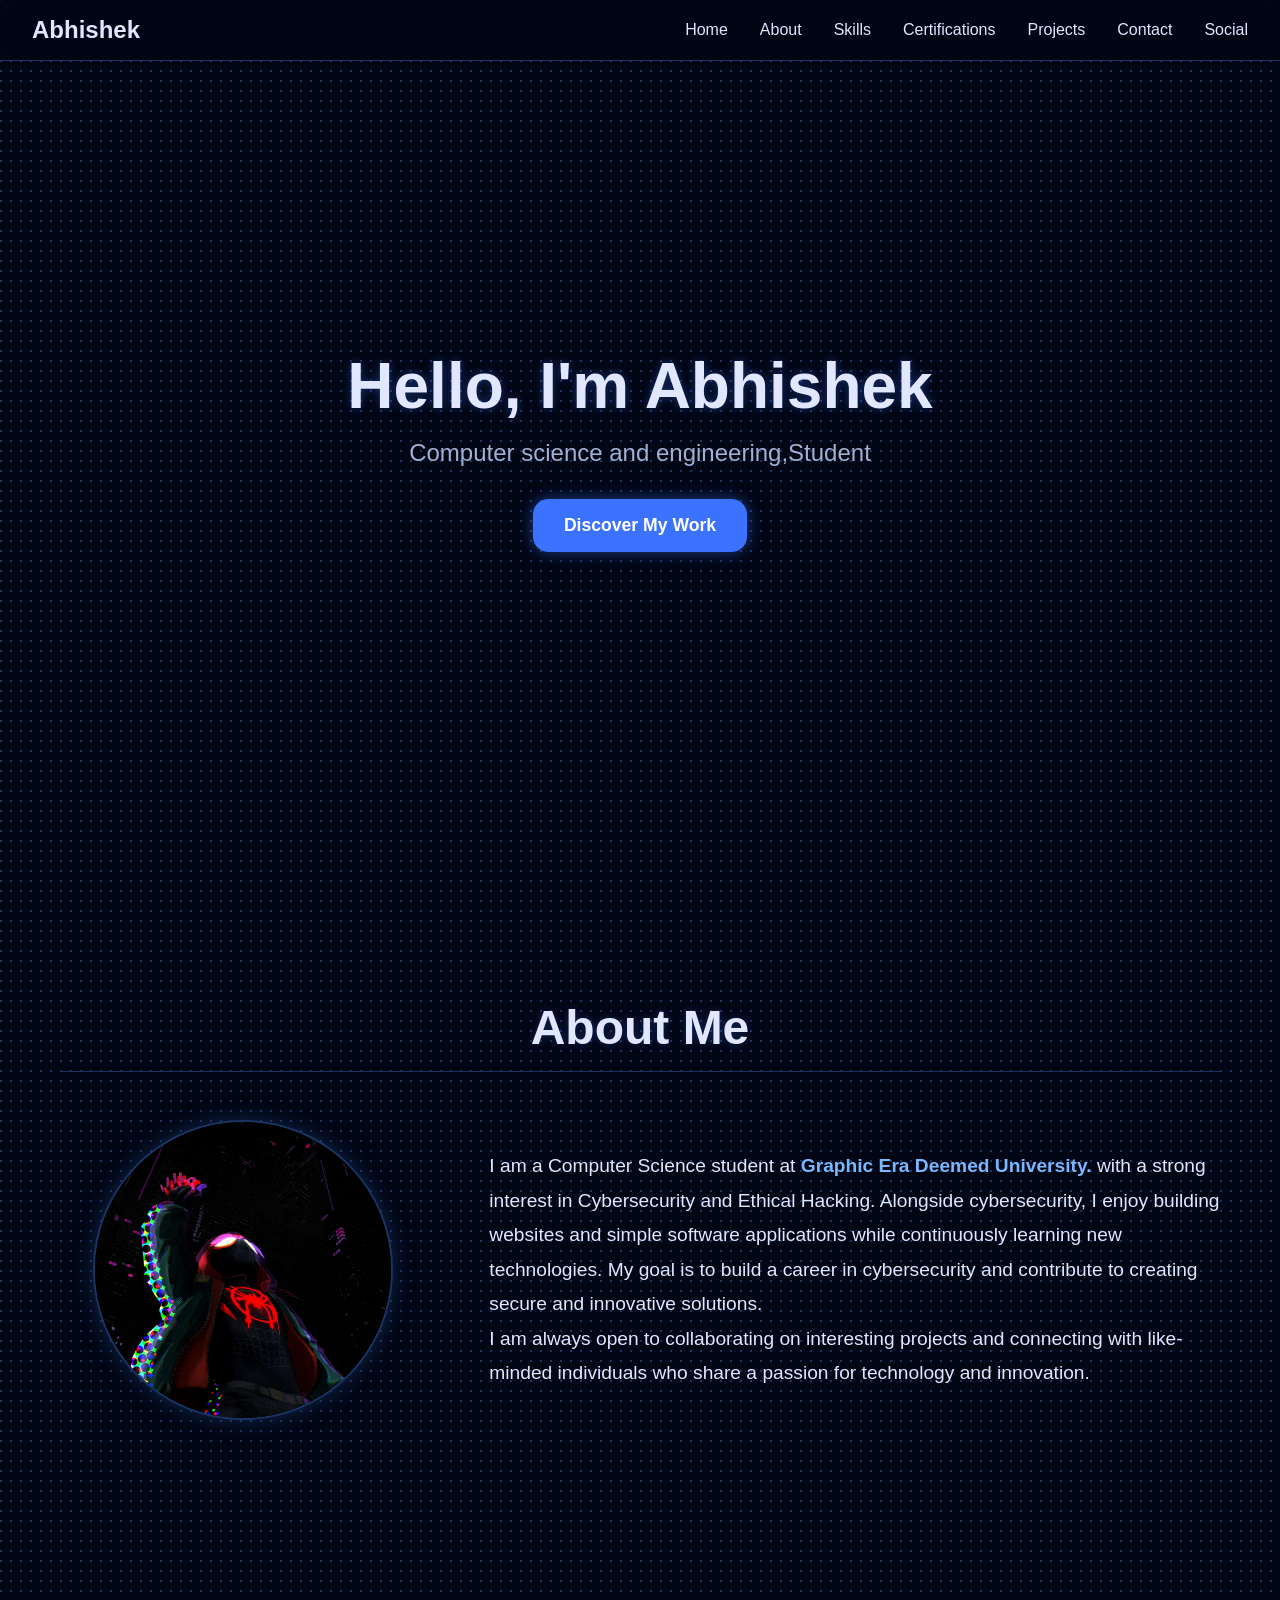
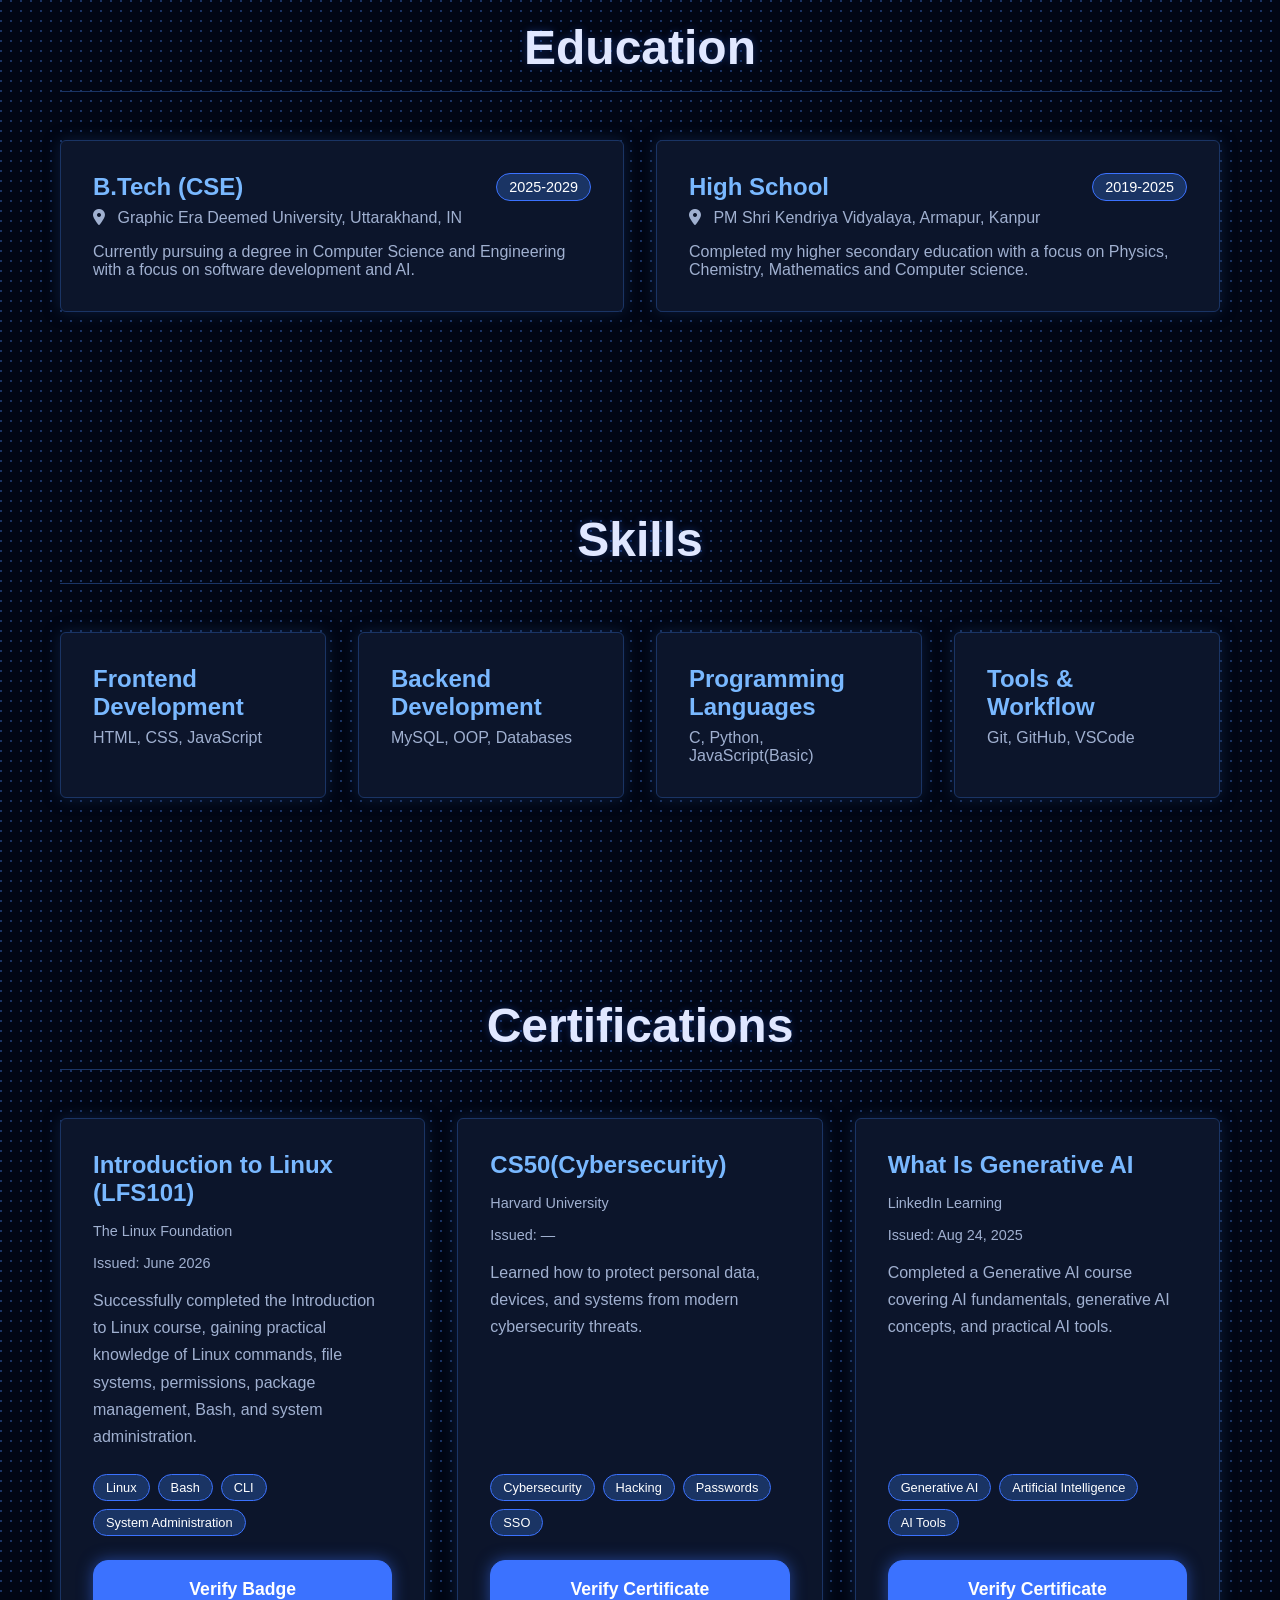
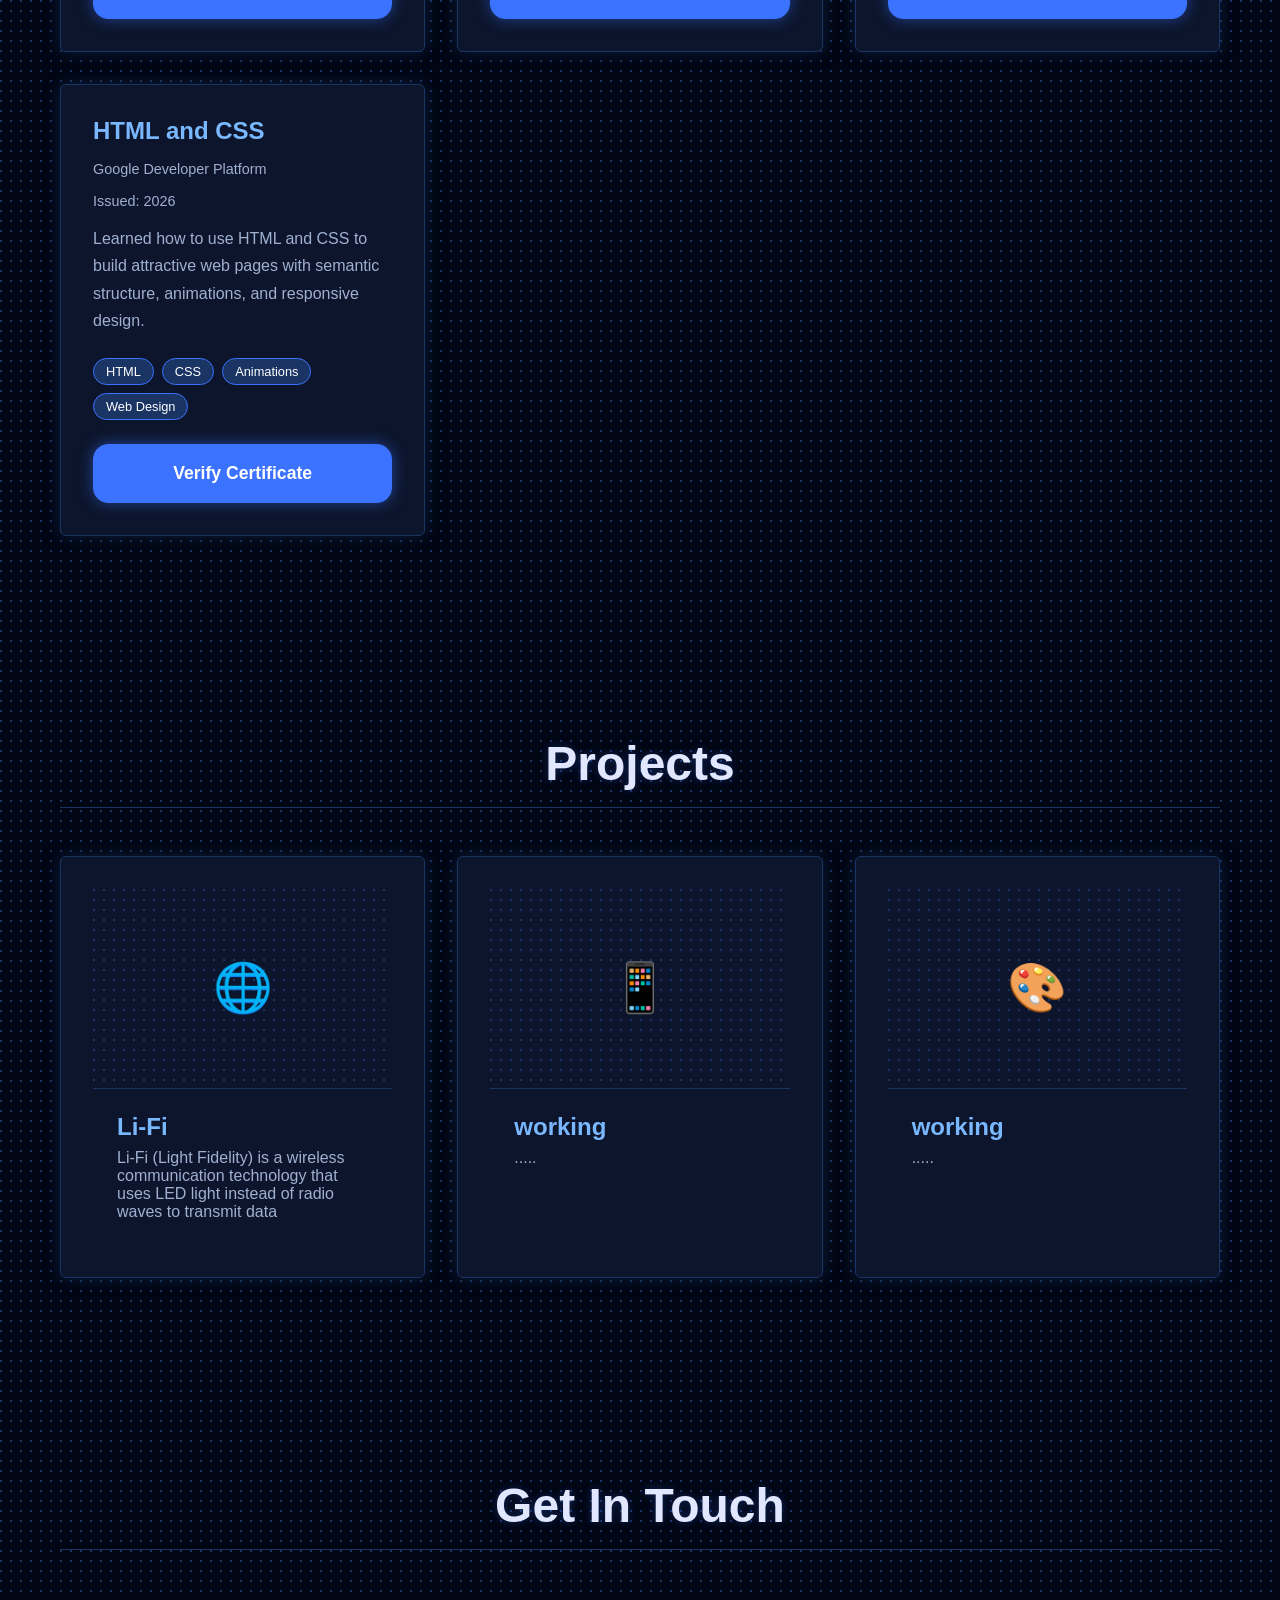
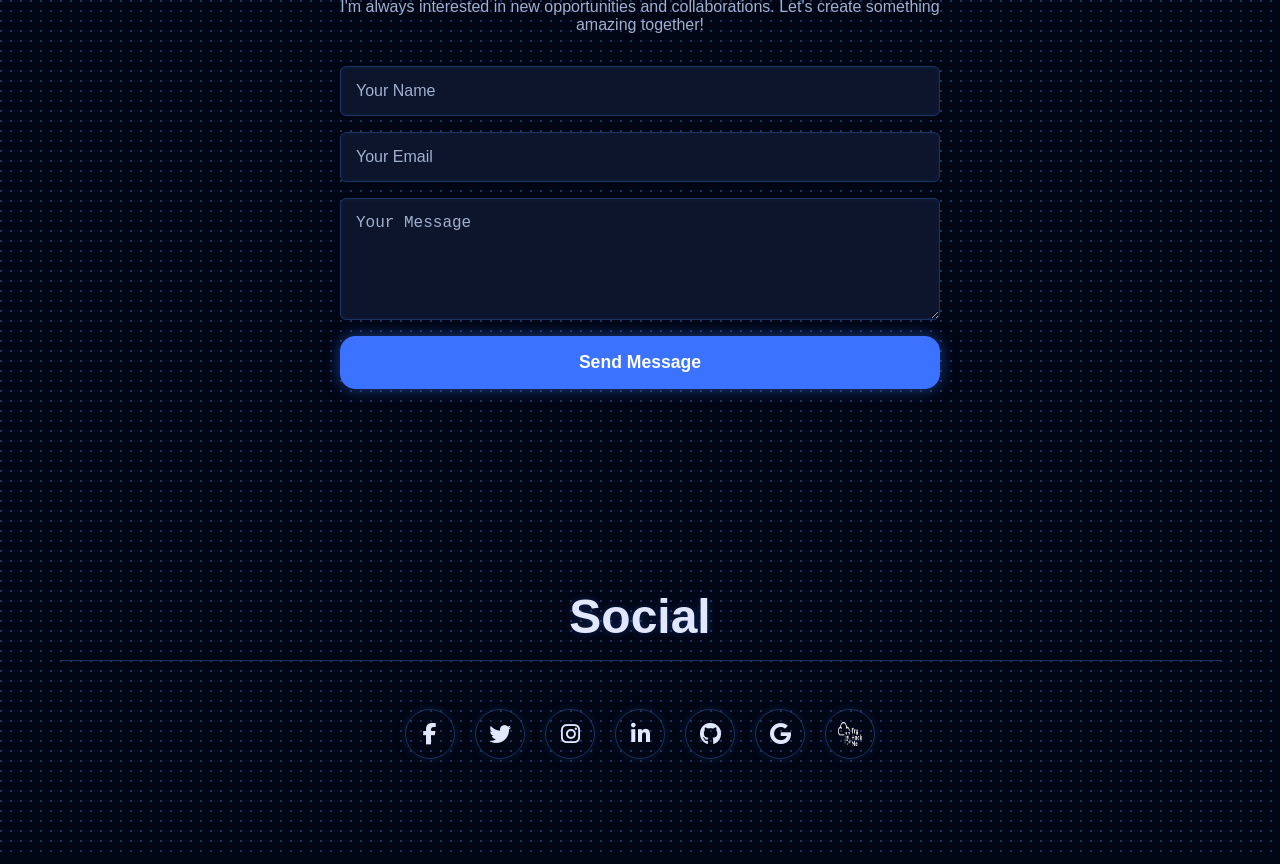
==== commit 0a492669: "Update index.html" ====
--- a/portfolio_project/index.html
+++ b/portfolio_project/index.html
@@ -145,7 +145,7 @@
 
 
             <div class="certification-card card">
-                <h3>CS50</h3>
+                <h3>CS50(Cybersecurity) </h3>
                 <div class="cert-issuer">Harvard University</div>
                 <div class="cert-date">Issued: —</div>
 
